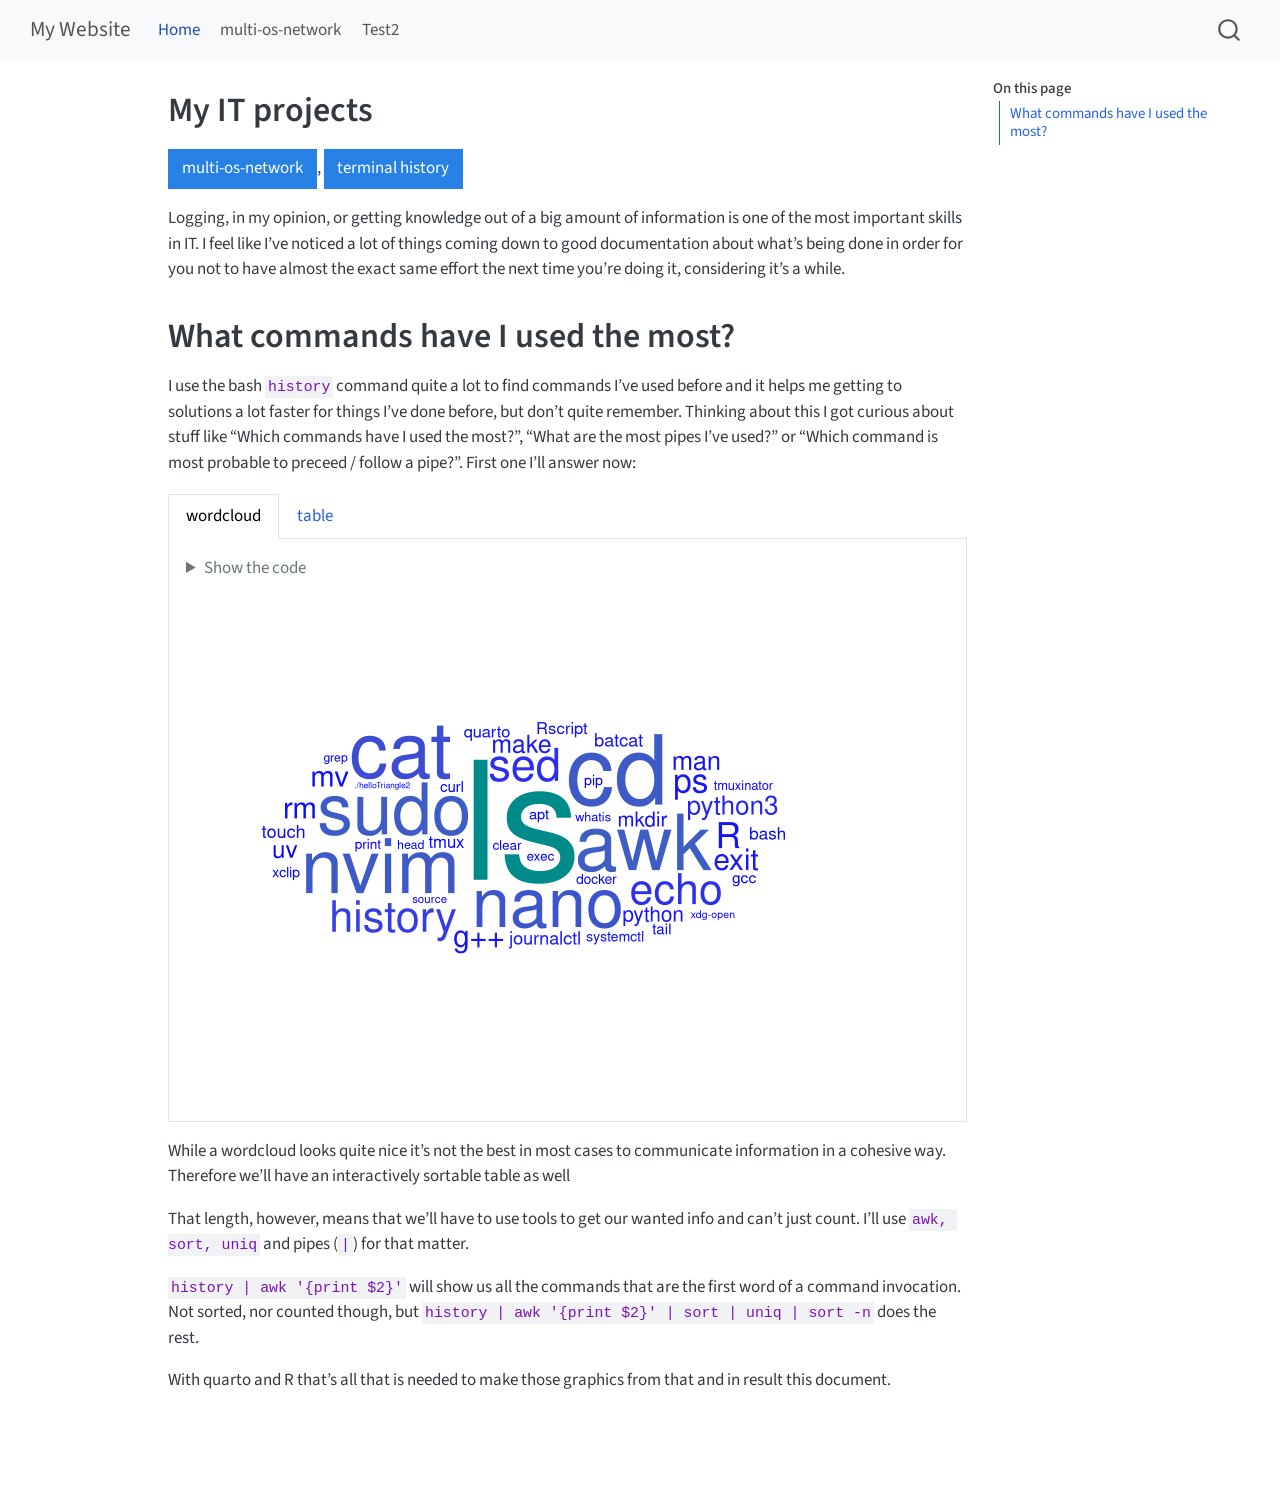
==== docs/index.html @ 5b1069eb "Huge changes of all layout. Having multiple sites now and buttons and those lead to the 2nd and 3rd " ====
<!DOCTYPE html>
<html xmlns="http://www.w3.org/1999/xhtml" lang="en" xml:lang="en"><head>

<meta charset="utf-8">
<meta name="generator" content="quarto-1.9.38">

<meta name="viewport" content="width=device-width, initial-scale=1.0, user-scalable=yes">


<title>My IT projects – My Website</title>
<style>
/* Default styles provided by pandoc.
** See https://pandoc.org/MANUAL.html#variables-for-html for config info.
*/
code{white-space: pre-wrap;}
span.smallcaps{font-variant: small-caps;}
div.columns{display: flex; gap: min(4vw, 1.5em);}
div.column{flex: auto; overflow-x: auto;}
div.hanging-indent{margin-left: 1.5em; text-indent: -1.5em;}
ul.task-list{list-style: none;}
ul.task-list li input[type="checkbox"] {
  width: 0.8em;
  margin: 0 0.8em 0.2em -1em; /* quarto-specific, see https://github.com/quarto-dev/quarto-cli/issues/4556 */ 
  vertical-align: middle;
}
/* CSS for syntax highlighting */
html { -webkit-text-size-adjust: 100%; }
pre > code.sourceCode { white-space: pre; position: relative; }
pre > code.sourceCode > span { display: inline-block; line-height: 1.25; }
pre > code.sourceCode > span:empty { height: 1.2em; }
.sourceCode { overflow: visible; }
code.sourceCode > span { color: inherit; text-decoration: inherit; }
div.sourceCode { margin: 1em 0; }
pre.sourceCode { margin: 0; }
@media screen {
div.sourceCode { overflow: auto; }
}
@media print {
pre > code.sourceCode { white-space: pre-wrap; }
pre > code.sourceCode > span { text-indent: -5em; padding-left: 5em; }
}
pre.numberSource code
  { counter-reset: source-line 0; }
pre.numberSource code > span
  { position: relative; left: -4em; counter-increment: source-line; }
pre.numberSource code > span > a:first-child::before
  { content: counter(source-line);
    position: relative; left: -1em; text-align: right; vertical-align: baseline;
    border: none; display: inline-block;
    -webkit-touch-callout: none; -webkit-user-select: none;
    -khtml-user-select: none; -moz-user-select: none;
    -ms-user-select: none; user-select: none;
    padding: 0 4px; width: 4em;
  }
pre.numberSource { margin-left: 3em;  padding-left: 4px; }
div.sourceCode
  {   }
@media screen {
pre > code.sourceCode > span > a:first-child::before { text-decoration: underline; }
}
</style>


<script src="site_libs/quarto-nav/quarto-nav.js"></script>
<script src="site_libs/quarto-nav/headroom.min.js"></script>
<script src="site_libs/clipboard/clipboard.min.js"></script>
<script src="site_libs/quarto-search/autocomplete.umd.js"></script>
<script src="site_libs/quarto-search/fuse.min.js"></script>
<script src="site_libs/quarto-search/quarto-search.js"></script>
<meta name="quarto:offset" content="./">
<script src="site_libs/quarto-html/quarto.js" type="module"></script>
<script src="site_libs/quarto-html/tabsets/tabsets.js" type="module"></script>
<script src="site_libs/quarto-html/popper.min.js"></script>
<script src="site_libs/quarto-html/tippy.umd.min.js"></script>
<script src="site_libs/quarto-html/anchor.min.js"></script>
<link href="site_libs/quarto-html/tippy.css" rel="stylesheet">
<link href="site_libs/quarto-html/quarto-syntax-highlighting-15634bcf2e68342d4ad2dfa704d543f6.css" rel="stylesheet" id="quarto-text-highlighting-styles">
<script src="site_libs/bootstrap/bootstrap.min.js"></script>
<link href="site_libs/bootstrap/bootstrap-icons.css" rel="stylesheet">
<link href="site_libs/bootstrap/bootstrap-1c041366ae9c4bbf729be1e6939b9ce4.min.css" rel="stylesheet" append-hash="true" id="quarto-bootstrap" data-mode="light">
<script id="quarto-search-options" type="application/json">{
  "location": "navbar",
  "copy-button": false,
  "collapse-after": 3,
  "panel-placement": "end",
  "type": "overlay",
  "limit": 50,
  "keyboard-shortcut": [
    "f",
    "/",
    "s"
  ],
  "show-item-context": false,
  "language": {
    "search-no-results-text": "No results",
    "search-matching-documents-text": "matching documents",
    "search-copy-link-title": "Copy link to search",
    "search-hide-matches-text": "Hide additional matches",
    "search-more-match-text": "more match in this document",
    "search-more-matches-text": "more matches in this document",
    "search-clear-button-title": "Clear",
    "search-text-placeholder": "",
    "search-detached-cancel-button-title": "Cancel",
    "search-submit-button-title": "Submit",
    "search-label": "Search"
  }
}</script>
<link href="site_libs/htmltools-fill-0.5.9/fill.css" rel="stylesheet">
<script src="site_libs/htmlwidgets-1.6.4/htmlwidgets.js"></script>
<link href="site_libs/datatables-css-0.0.0/datatables-crosstalk.css" rel="stylesheet">
<script src="site_libs/datatables-binding-0.34.0/datatables.js"></script>
<script src="site_libs/jquery-3.6.0/jquery-3.6.0.min.js"></script>
<link href="site_libs/dt-core-1.13.6/css/jquery.dataTables.min.css" rel="stylesheet">
<link href="site_libs/dt-core-1.13.6/css/jquery.dataTables.extra.css" rel="stylesheet">
<script src="site_libs/dt-core-1.13.6/js/jquery.dataTables.min.js"></script>
<link href="site_libs/crosstalk-1.2.1/css/crosstalk.min.css" rel="stylesheet">
<script src="site_libs/crosstalk-1.2.1/js/crosstalk.min.js"></script>


</head>

<body class="nav-fixed quarto-light">

<div id="quarto-search-results"></div>
  <header id="quarto-header" class="headroom fixed-top">
    <nav class="navbar navbar-expand-lg " data-bs-theme="dark">
      <div class="navbar-container container-fluid">
      <div class="navbar-brand-container mx-auto">
    <a class="navbar-brand" href="./index.html">
    <span class="navbar-title">My Website</span>
    </a>
  </div>
            <div id="quarto-search" class="" title="Search"></div>
          <button class="navbar-toggler" type="button" data-bs-toggle="collapse" data-bs-target="#navbarCollapse" aria-controls="navbarCollapse" role="menu" aria-expanded="false" aria-label="Toggle navigation" onclick="if (window.quartoToggleHeadroom) { window.quartoToggleHeadroom(); }">
  <span class="navbar-toggler-icon"></span>
</button>
          <div class="collapse navbar-collapse" id="navbarCollapse">
            <ul class="navbar-nav navbar-nav-scroll me-auto">
  <li class="nav-item">
    <a class="nav-link active" href="./index.html" aria-current="page"> 
<span class="menu-text">Home</span></a>
  </li>  
  <li class="nav-item">
    <a class="nav-link" href="./multi-os-network.html"> 
<span class="menu-text">multi-os-network</span></a>
  </li>  
  <li class="nav-item">
    <a class="nav-link" href="./test2.html"> 
<span class="menu-text">Test2</span></a>
  </li>  
</ul>
          </div> <!-- /navcollapse -->
            <div class="quarto-navbar-tools">
</div>
      </div> <!-- /container-fluid -->
    </nav>
</header>
<!-- content -->
<div id="quarto-content" class="quarto-container page-columns page-rows-contents page-layout-article page-navbar">
<!-- sidebar -->
<!-- margin-sidebar -->
    <div id="quarto-margin-sidebar" class="sidebar margin-sidebar">
        <nav id="TOC" role="doc-toc" class="toc-active">
    <h2 id="toc-title">On this page</h2>
   
  <ul>
  <li><a href="#what-commands-have-i-used-the-most" id="toc-what-commands-have-i-used-the-most" class="nav-link active" data-scroll-target="#what-commands-have-i-used-the-most">What commands have I used the most?</a></li>
  </ul>
</nav>
    </div>
<!-- main -->
<main class="content" id="quarto-document-content">

<header id="title-block-header" class="quarto-title-block default">
<div class="quarto-title">
<h1 class="title">My IT projects</h1>
</div>



<div class="quarto-title-meta">

    
  
    
  </div>
  


</header>


<p><a href="./multi-os-network.html" class="btn btn-primary">multi-os-network</a>, <a href="./test2.html" class="btn btn-primary">terminal history</a></p>
<p>Logging, in my opinion, or getting knowledge out of a big amount of information is one of the most important skills in IT. I feel like I’ve noticed a lot of things coming down to good documentation about what’s being done in order for you not to have almost the exact same effort the next time you’re doing it, considering it’s a while.</p>
<section id="what-commands-have-i-used-the-most" class="level1">
<h1>What commands have I used the most?</h1>
<p>I use the bash <code>history</code> command quite a lot to find commands I’ve used before and it helps me getting to solutions a lot faster for things I’ve done before, but don’t quite remember. Thinking about this I got curious about stuff like “Which commands have I used the most?”, “What are the most pipes I’ve used?” or “Which command is most probable to preceed / follow a pipe?”. First one I’ll answer now:</p>
<div class="tabset-margin-container"></div><div class="panel-tabset">
<ul class="nav nav-tabs" role="tablist"><li class="nav-item" role="presentation"><a class="nav-link active" id="tabset-1-1-tab" data-bs-toggle="tab" data-bs-target="#tabset-1-1" role="tab" aria-controls="tabset-1-1" aria-selected="true" href="">wordcloud</a></li><li class="nav-item" role="presentation"><a class="nav-link" id="tabset-1-2-tab" data-bs-toggle="tab" data-bs-target="#tabset-1-2" role="tab" aria-controls="tabset-1-2" aria-selected="false" href="">table</a></li></ul>
<div class="tab-content">
<div id="tabset-1-1" class="tab-pane active" role="tabpanel" aria-labelledby="tabset-1-1-tab">
<div class="cell">
<details class="code-fold">
<summary>Show the code</summary>
<div class="code-copy-outer-scaffold"><div class="sourceCode cell-code" id="cb1"><pre class="sourceCode r code-with-copy"><code class="sourceCode r"><span id="cb1-1"><a href="#cb1-1" aria-hidden="true" tabindex="-1"></a><span class="fu">set.seed</span>(<span class="dv">42</span>)</span>
<span id="cb1-2"><a href="#cb1-2" aria-hidden="true" tabindex="-1"></a>filtered_hist <span class="ot">&lt;-</span> <span class="fu">filter</span>(sorted_hist, freq<span class="sc">&gt;</span><span class="dv">20</span>)</span>
<span id="cb1-3"><a href="#cb1-3" aria-hidden="true" tabindex="-1"></a><span class="fu">ggplot</span>(filtered_hist, <span class="fu">aes</span>(<span class="at">label =</span> command, <span class="at">size =</span> freq, <span class="at">color =</span> freq)) <span class="sc">+</span></span>
<span id="cb1-4"><a href="#cb1-4" aria-hidden="true" tabindex="-1"></a>  <span class="fu">geom_text_wordcloud_area</span>() <span class="sc">+</span></span>
<span id="cb1-5"><a href="#cb1-5" aria-hidden="true" tabindex="-1"></a>  <span class="fu">scale_size_area</span>(<span class="at">max_size=</span><span class="dv">50</span>) <span class="sc">+</span></span>
<span id="cb1-6"><a href="#cb1-6" aria-hidden="true" tabindex="-1"></a>  <span class="fu">theme_minimal</span>() <span class="sc">+</span></span>
<span id="cb1-7"><a href="#cb1-7" aria-hidden="true" tabindex="-1"></a>  <span class="fu">scale_color_gradient</span>(<span class="at">low =</span> <span class="st">"blue"</span>, <span class="at">high =</span> <span class="st">"darkcyan"</span>)</span></code></pre></div><button title="Copy to Clipboard" class="code-copy-button"><i class="bi"></i></button></div>
</details>
<div class="cell-output-display">
<div>
<figure class="figure">
<p><img src="index_files/figure-html/ggwordcloud-1.png" class="img-fluid figure-img" width="672"></p>
</figure>
</div>
</div>
</div>
</div>
<div id="tabset-1-2" class="tab-pane" role="tabpanel" aria-labelledby="tabset-1-2-tab">
<div class="cell">
<details class="code-fold">
<summary>Show the code</summary>
<div class="code-copy-outer-scaffold"><div class="sourceCode cell-code" id="cb2"><pre class="sourceCode r code-with-copy"><code class="sourceCode r"><span id="cb2-1"><a href="#cb2-1" aria-hidden="true" tabindex="-1"></a>table <span class="ot">&lt;-</span> <span class="fu">datatable</span>(tf_hist, <span class="at">options =</span> <span class="fu">list</span>(<span class="at">order =</span> <span class="fu">list</span>(<span class="dv">2</span>, <span class="st">'desc'</span>)))</span>
<span id="cb2-2"><a href="#cb2-2" aria-hidden="true" tabindex="-1"></a>table</span></code></pre></div><button title="Copy to Clipboard" class="code-copy-button"><i class="bi"></i></button></div>
</details>
<div class="cell-output-display">
<div class="datatables html-widget html-fill-item" id="htmlwidget-8db7ddc9c1b4e9df4237" style="width:100%;height:auto;"></div>
<script type="application/json" data-for="htmlwidget-8db7ddc9c1b4e9df4237">{"x":{"filter":"none","vertical":false,"data":[["1","2","3","4","5","6","7","8","9","10","11","12","13","14","15","16","17","18","19","20","21","22","23","24","25","26","27","28","29","30","31","32","33","34","35","36","37","38","39","40","41","42","43","44","45","46","47","48","49","50","51","52","53","54","55","56","57","58","59","60","61","62","63","64","65","66","67","68","69","70","71","72","73","74","75","76","77","78","79","80","81","82","83","84","85","86","87","88","89","90","91","92","93","94","95","96","97","98","99","100","101","102","103","104","105","106","107","108","109","110","111","112","113","114","115","116","117","118","119","120","121","122","123","124","125","126","127","128","129","130","131","132","133","134","135","136","137","138","139","140","141","142","143","144","145","146","147","148","149","150","151","152","153","154","155","156","157","158","159","160","161","162","163","164","165","166","167","168","169","170","171","172","173","174","175","176","177","178","179","180","181","182","183","184","185","186","187","188","189","190","191","192","193","194","195","196","197","198","199","200","201","202","203","204","205","206","207","208","209","210","211","212","213","214","215","216","217","218","219","220","221","222","223","224","225","226","227","228","229","230","231","232","233","234","235","236","237","238","239","240","241","242","243","244","245","246","247","248","249","250","251","252","253","254","255","256","257","258","259","260","261","262","263","264","265","266","267","268","269","270","271","272","273","274","275","276","277","278","279","280","281","282","283","284","285","286","287","288","289","290","291","292","293","294","295","296","297","298","299","300","301","302","303","304","305","306","307","308","309","310","311","312","313","314","315","316","317","318","319","320","321","322","323","324"],[null,"[","'",");",");'","+++","/","[","}","}'","$","$A","$aaa=\"aaa\"","$(awk","$B=\"LDE\"","$B=LDE","$(cat","$(echo","$EDITOR","$envvar","$((exp(3))","$((exp(3)))","$PATH","$(sed","$(seq","$(xclip","$XDG_SESSION_*","0x6a666b742f666c61670","{1..5}","192.168.5.192","2*$(seq","2*(seq","3424","3s/.*/AAGEGEGA/}'","5","a","A=$(awk","A=2","aa","aaaa=$(pwd)","aaa=\"aaa\"","aaaaaa","aaaaasudo","aaa=\"bbb\"","aa-audit","aaecho","aa-enabled","aa-features-abi","aa-status","aasudo","./activate","activate","aegeageag","alias","ALTER","./a.out","./app","apropos","aprops","apt","A=\"sudo","(awk","awk","awk_test.txt","B=","base64","bash","bat","batcat","./blah","B=\".*LDE.*\"","B=\"LDE\"","B=LDE","brand","bspwm","build-simple-cdd","bundle","c8d5d93a69ccbde1a3e3b50ae3f56f55a6a047cf0cb37199edcc13951b1645b5","cat","cc","ccc=\"ddd\"","cd","cdls","chmod","chown","class_test.py","clear","clr","cmake","code","./name_line_arg.awk","compgen","./copiedWindow","freq-19","cp","CREATE","curl","-d","d","date","deactivate","declare","/dev/fd/3","diff","docker","docker-compose","domainname","-e","echo","./echo_stuff","echo_stuff","./echo_stuff.sh","echo_stuff.sh","echotestvar","ed","edit","env","EOF","exec","./exec-test.sh","exi","exit","exp","((exp(3))","exp(3)","((exp(3))9","export","fg","firejail","fish","flask","flask_alchemy.py","flflask","for","FracPy.fraction(2","fraction(2","g++","gbls","gcc","geageg","gege","general-info.sh","./getshader.py","getsockopt","getwd()","git","glgears","glxdemo","glxgears","glxheads","glxinfo","grep","guard","gzip","head","./helloTriangle","./helloTriangle2","./helloWindow","history","historz","hostname","hostnamectl","htop","id","import","ip","ipa","ipython","jobs","join","journalctl","l","la","ld","less","library(ti)","light-locker","link","lq","ls","LS","lw","lxc-list","lxc-ls","lxc-start","make","man","mkdir","mkfifo","mknod","model","more","./moretest","mux","mv","nano","nao","nc","neovim","netstat","netstat-nat","npm","nslookup","nu","nudoku","nushell","nvim","od","./opengl-test","-p","p","passwd","paste","PATH=${PATH}\":/home/someone/testscripts\"","pc","pcd","pcps","pdflatex","perl","pes","ping","pip","pkg-config","./plover-4.0.3-x86_64.AppImage","print","printenv","print(sys.version(","print(sys.version)","proc_devices","ps","~pwd","pwd","pytho","python","Python","python3",":q!","q","qq","qqqq","qqqqqqqcat","qqsudo","qsudo","quarto","quarto_info.txt","r","R","read","read_sed.txt","restapi_test.py","rm","rnano","rover","Rscript","s","s/1/RR/g","s/87/QQQQQQ/g'","s/87/QQQQQQ/g}'","saeage","scp","screendump","script","sed","sed-E","sed-scripts/","selinux","seq","set","sh","sleep","some_var=$(awk","some_var=awk","source","ss","ssh","strace","stuff","su","sudo","sudp","systemctl","systemd","tail","tar","./test","test","timedatectl","tmux","tmuxinator","top","touch","tr","tty","ub","ufw","uname","unminimize","unzip","use_module.R","user.dat","utime","uv","-v","variable1=$(ls","vf","vi","vim","&lt;(wc","wc","wget","what","whatis","which","who","whoami","wmctrl","wwwwcat","xclip","xconsole","xdg-open","xfwm4","xfwm4-settings","xonsh","year"],[2,1,20,1,3,1,2,1,10,2,2,1,1,3,1,1,6,8,4,1,1,1,1,2,1,3,1,1,1,1,1,1,1,2,1,6,1,1,1,1,1,3,1,1,1,1,1,1,3,1,1,1,1,4,1,5,3,15,1,22,1,2,736,1,1,2,45,8,64,1,1,1,1,4,3,7,9,1,531,1,1,688,1,16,1,1,25,1,13,3,8,2,6,2,4,1,21,3,1,3,13,6,1,12,38,2,2,9,253,1,2,2,1,1,17,2,10,5,24,7,1,88,1,1,1,1,16,1,10,1,8,1,1,16,null,null,77,1,26,1,1,1,1,1,1,1,1,1,2,1,3,22,6,5,23,3,31,9,357,1,3,1,1,3,1,16,1,1,5,4,85,3,1,1,6,1,1,2,1,1402,1,3,1,2,1,99,75,67,1,2,4,2,3,1,63,631,1,1,2,7,1,1,2,6,1,3,693,1,9,3,4,2,1,1,1,1,1,6,1,1,9,21,1,1,24,7,1,1,1,85,1,14,1,85,6,160,1,2,1,1,2,1,1,51,1,2,68,18,1,1,56,4,13,59,7,6,1,1,1,1,2,17,235,1,1,1,6,12,2,15,3,1,24,5,1,20,2,1,719,2,54,2,21,2,3,4,1,36,47,2,49,5,2,1,1,4,1,2,1,1,2,33,3,1,1,1,6,1,14,1,1,31,3,4,3,5,1,27,2,30,3,1,5,4]],"container":"<table class=\"display\">\n  <thead>\n    <tr>\n      <th> <\/th>\n      <th>command<\/th>\n      <th>freq<\/th>\n    <\/tr>\n  <\/thead>\n<\/table>","options":{"order":[2,"desc"],"columnDefs":[{"className":"dt-right","targets":2},{"orderable":false,"targets":0},{"name":" ","targets":0},{"name":"command","targets":1},{"name":"freq","targets":2}],"autoWidth":false,"orderClasses":false}},"evals":[],"jsHooks":[]}</script>
</div>
</div>
</div>
</div>
</div>
<p>While a wordcloud looks quite nice it’s not the best in most cases to communicate information in a cohesive way. Therefore we’ll have an interactively sortable table as well</p>
<p>That length, however, means that we’ll have to use tools to get our wanted info and can’t just count. I’ll use <code>awk, sort, uniq</code> and pipes (<code>|</code>) for that matter.</p>
<p><code>history | awk '{print $2}'</code> will show us all the commands that are the first word of a command invocation. Not sorted, nor counted though, but <code>history | awk '{print $2}' | sort | uniq | sort -n</code> does the rest.</p>
<p>With quarto and R that’s all that is needed to make those graphics from that and in result this document.</p>


</section>

</main> <!-- /main -->
<script id="quarto-html-after-body" type="application/javascript">
  window.document.addEventListener("DOMContentLoaded", function (event) {
    const icon = "";
    const anchorJS = new window.AnchorJS();
    anchorJS.options = {
      placement: 'right',
      icon: icon
    };
    anchorJS.add('.anchored');
    const isCodeAnnotation = (el) => {
      for (const clz of el.classList) {
        if (clz.startsWith('code-annotation-')) {                     
          return true;
        }
      }
      return false;
    }
    const onCopySuccess = function(e) {
      // button target
      const button = e.trigger;
      // don't keep focus
      button.blur();
      // flash "checked"
      button.classList.add('code-copy-button-checked');
      var currentTitle = button.getAttribute("title");
      button.setAttribute("title", "Copied!");
      let tooltip;
      if (window.bootstrap) {
        button.setAttribute("data-bs-toggle", "tooltip");
        button.setAttribute("data-bs-placement", "left");
        button.setAttribute("data-bs-title", "Copied!");
        tooltip = new bootstrap.Tooltip(button, 
          { trigger: "manual", 
            customClass: "code-copy-button-tooltip",
            offset: [0, -8]});
        tooltip.show();    
      }
      setTimeout(function() {
        if (tooltip) {
          tooltip.hide();
          button.removeAttribute("data-bs-title");
          button.removeAttribute("data-bs-toggle");
          button.removeAttribute("data-bs-placement");
        }
        button.setAttribute("title", currentTitle);
        button.classList.remove('code-copy-button-checked');
      }, 1000);
      // clear code selection
      e.clearSelection();
    }
    const getTextToCopy = function(trigger) {
      const outerScaffold = trigger.parentElement.cloneNode(true);
      const codeEl = outerScaffold.querySelector('code');
      for (const childEl of codeEl.children) {
        if (isCodeAnnotation(childEl)) {
          childEl.remove();
        }
      }
      return codeEl.innerText;
    }
    const clipboard = new window.ClipboardJS('.code-copy-button:not([data-in-quarto-modal])', {
      text: getTextToCopy
    });
    clipboard.on('success', onCopySuccess);
    if (window.document.getElementById('quarto-embedded-source-code-modal')) {
      const clipboardModal = new window.ClipboardJS('.code-copy-button[data-in-quarto-modal]', {
        text: getTextToCopy,
        container: window.document.getElementById('quarto-embedded-source-code-modal')
      });
      clipboardModal.on('success', onCopySuccess);
    }
      var localhostRegex = new RegExp(/^(?:http|https):\/\/localhost\:?[0-9]*\//);
      var mailtoRegex = new RegExp(/^mailto:/);
        var filterRegex = new RegExp('/' + window.location.host + '/');
      var isInternal = (href) => {
          return filterRegex.test(href) || localhostRegex.test(href) || mailtoRegex.test(href);
      }
      // Inspect non-navigation links and adorn them if external
     var links = window.document.querySelectorAll('a[href]:not(.nav-link):not(.navbar-brand):not(.toc-action):not(.sidebar-link):not(.sidebar-item-toggle):not(.pagination-link):not(.no-external):not([aria-hidden]):not(.dropdown-item):not(.quarto-navigation-tool):not(.about-link)');
      for (var i=0; i<links.length; i++) {
        const link = links[i];
        if (!isInternal(link.href)) {
          // undo the damage that might have been done by quarto-nav.js in the case of
          // links that we want to consider external
          if (link.dataset.originalHref !== undefined) {
            link.href = link.dataset.originalHref;
          }
        }
      }
    function tippyHover(el, contentFn, onTriggerFn, onUntriggerFn) {
      const config = {
        allowHTML: true,
        maxWidth: 500,
        delay: 100,
        arrow: false,
        appendTo: function(el) {
            return el.parentElement;
        },
        interactive: true,
        interactiveBorder: 10,
        theme: 'quarto',
        placement: 'bottom-start',
      };
      if (contentFn) {
        config.content = contentFn;
      }
      if (onTriggerFn) {
        config.onTrigger = onTriggerFn;
      }
      if (onUntriggerFn) {
        config.onUntrigger = onUntriggerFn;
      }
      window.tippy(el, config); 
    }
    const noterefs = window.document.querySelectorAll('a[role="doc-noteref"]');
    for (var i=0; i<noterefs.length; i++) {
      const ref = noterefs[i];
      tippyHover(ref, function() {
        // use id or data attribute instead here
        let href = ref.getAttribute('data-footnote-href') || ref.getAttribute('href');
        try { href = new URL(href).hash; } catch {}
        const id = href.replace(/^#\/?/, "");
        const note = window.document.getElementById(id);
        if (note) {
          return note.innerHTML;
        } else {
          return "";
        }
      });
    }
    const xrefs = window.document.querySelectorAll('a.quarto-xref');
    const processXRef = (id, note) => {
      // Strip column container classes
      const stripColumnClz = (el) => {
        el.classList.remove("page-full", "page-columns");
        if (el.children) {
          for (const child of el.children) {
            stripColumnClz(child);
          }
        }
      }
      stripColumnClz(note)
      if (id === null || id.startsWith('sec-')) {
        // Special case sections, only their first couple elements
        const container = document.createElement("div");
        if (note.children && note.children.length > 2) {
          container.appendChild(note.children[0].cloneNode(true));
          for (let i = 1; i < note.children.length; i++) {
            const child = note.children[i];
            if (child.tagName === "P" && child.innerText === "") {
              continue;
            } else {
              container.appendChild(child.cloneNode(true));
              break;
            }
          }
          if (window.Quarto?.typesetMath) {
            window.Quarto.typesetMath(container);
          }
          return container.innerHTML
        } else {
          if (window.Quarto?.typesetMath) {
            window.Quarto.typesetMath(note);
          }
          return note.innerHTML;
        }
      } else {
        // Remove any anchor links if they are present
        const anchorLink = note.querySelector('a.anchorjs-link');
        if (anchorLink) {
          anchorLink.remove();
        }
        if (window.Quarto?.typesetMath) {
          window.Quarto.typesetMath(note);
        }
        if (note.classList.contains("callout")) {
          return note.outerHTML;
        } else {
          return note.innerHTML;
        }
      }
    }
    for (var i=0; i<xrefs.length; i++) {
      const xref = xrefs[i];
      tippyHover(xref, undefined, function(instance) {
        instance.disable();
        let url = xref.getAttribute('href');
        let hash = undefined; 
        if (url.startsWith('#')) {
          hash = url;
        } else {
          try { hash = new URL(url).hash; } catch {}
        }
        if (hash) {
          const id = hash.replace(/^#\/?/, "");
          const note = window.document.getElementById(id);
          if (note !== null) {
            try {
              const html = processXRef(id, note.cloneNode(true));
              instance.setContent(html);
            } finally {
              instance.enable();
              instance.show();
            }
          } else {
            // See if we can fetch this
            fetch(url.split('#')[0])
            .then(res => res.text())
            .then(html => {
              const parser = new DOMParser();
              const htmlDoc = parser.parseFromString(html, "text/html");
              const note = htmlDoc.getElementById(id);
              if (note !== null) {
                const html = processXRef(id, note);
                instance.setContent(html);
              } 
            }).finally(() => {
              instance.enable();
              instance.show();
            });
          }
        } else {
          // See if we can fetch a full url (with no hash to target)
          // This is a special case and we should probably do some content thinning / targeting
          fetch(url)
          .then(res => res.text())
          .then(html => {
            const parser = new DOMParser();
            const htmlDoc = parser.parseFromString(html, "text/html");
            const note = htmlDoc.querySelector('main.content');
            if (note !== null) {
              // This should only happen for chapter cross references
              // (since there is no id in the URL)
              // remove the first header
              if (note.children.length > 0 && note.children[0].tagName === "HEADER") {
                note.children[0].remove();
              }
              const html = processXRef(null, note);
              instance.setContent(html);
            } 
          }).finally(() => {
            instance.enable();
            instance.show();
          });
        }
      }, function(instance) {
      });
    }
        let selectedAnnoteEl;
        const selectorForAnnotation = ( cell, annotation) => {
          let cellAttr = 'data-code-cell="' + cell + '"';
          let lineAttr = 'data-code-annotation="' +  annotation + '"';
          const selector = 'span[' + cellAttr + '][' + lineAttr + ']';
          return selector;
        }
        const selectCodeLines = (annoteEl) => {
          const doc = window.document;
          const targetCell = annoteEl.getAttribute("data-target-cell");
          const targetAnnotation = annoteEl.getAttribute("data-target-annotation");
          const annoteSpan = window.document.querySelector(selectorForAnnotation(targetCell, targetAnnotation));
          const lines = annoteSpan.getAttribute("data-code-lines").split(",");
          const lineIds = lines.map((line) => {
            return targetCell + "-" + line;
          })
          let top = null;
          let height = null;
          let parent = null;
          if (lineIds.length > 0) {
              //compute the position of the single el (top and bottom and make a div)
              const el = window.document.getElementById(lineIds[0]);
              top = el.offsetTop;
              height = el.offsetHeight;
              parent = el.parentElement.parentElement;
            if (lineIds.length > 1) {
              const lastEl = window.document.getElementById(lineIds[lineIds.length - 1]);
              const bottom = lastEl.offsetTop + lastEl.offsetHeight;
              height = bottom - top;
            }
            if (top !== null && height !== null && parent !== null) {
              // cook up a div (if necessary) and position it 
              let div = window.document.getElementById("code-annotation-line-highlight");
              if (div === null) {
                div = window.document.createElement("div");
                div.setAttribute("id", "code-annotation-line-highlight");
                div.style.position = 'absolute';
                parent.appendChild(div);
              }
              div.style.top = top - 2 + "px";
              div.style.height = height + 4 + "px";
              div.style.left = 0;
              let gutterDiv = window.document.getElementById("code-annotation-line-highlight-gutter");
              if (gutterDiv === null) {
                gutterDiv = window.document.createElement("div");
                gutterDiv.setAttribute("id", "code-annotation-line-highlight-gutter");
                gutterDiv.style.position = 'absolute';
                const codeCell = window.document.getElementById(targetCell);
                const gutter = codeCell.querySelector('.code-annotation-gutter');
                gutter.appendChild(gutterDiv);
              }
              gutterDiv.style.top = top - 2 + "px";
              gutterDiv.style.height = height + 4 + "px";
            }
            selectedAnnoteEl = annoteEl;
          }
        };
        const unselectCodeLines = () => {
          const elementsIds = ["code-annotation-line-highlight", "code-annotation-line-highlight-gutter"];
          elementsIds.forEach((elId) => {
            const div = window.document.getElementById(elId);
            if (div) {
              div.remove();
            }
          });
          selectedAnnoteEl = undefined;
        };
          // Handle positioning of the toggle
      window.addEventListener(
        "resize",
        throttle(() => {
          elRect = undefined;
          if (selectedAnnoteEl) {
            selectCodeLines(selectedAnnoteEl);
          }
        }, 10)
      );
      function throttle(fn, ms) {
      let throttle = false;
      let timer;
        return (...args) => {
          if(!throttle) { // first call gets through
              fn.apply(this, args);
              throttle = true;
          } else { // all the others get throttled
              if(timer) clearTimeout(timer); // cancel #2
              timer = setTimeout(() => {
                fn.apply(this, args);
                timer = throttle = false;
              }, ms);
          }
        };
      }
        // Attach click handler to the DT
        const annoteDls = window.document.querySelectorAll('dt[data-target-cell]');
        for (const annoteDlNode of annoteDls) {
          annoteDlNode.addEventListener('click', (event) => {
            const clickedEl = event.target;
            if (clickedEl !== selectedAnnoteEl) {
              unselectCodeLines();
              const activeEl = window.document.querySelector('dt[data-target-cell].code-annotation-active');
              if (activeEl) {
                activeEl.classList.remove('code-annotation-active');
              }
              selectCodeLines(clickedEl);
              clickedEl.classList.add('code-annotation-active');
            } else {
              // Unselect the line
              unselectCodeLines();
              clickedEl.classList.remove('code-annotation-active');
            }
          });
        }
    const findCites = (el) => {
      const parentEl = el.parentElement;
      if (parentEl) {
        const cites = parentEl.dataset.cites;
        if (cites) {
          return {
            el,
            cites: cites.split(' ')
          };
        } else {
          return findCites(el.parentElement)
        }
      } else {
        return undefined;
      }
    };
    var bibliorefs = window.document.querySelectorAll('a[role="doc-biblioref"]');
    for (var i=0; i<bibliorefs.length; i++) {
      const ref = bibliorefs[i];
      const citeInfo = findCites(ref);
      if (citeInfo) {
        tippyHover(citeInfo.el, function() {
          var popup = window.document.createElement('div');
          citeInfo.cites.forEach(function(cite) {
            var citeDiv = window.document.createElement('div');
            citeDiv.classList.add('hanging-indent');
            citeDiv.classList.add('csl-entry');
            var biblioDiv = window.document.getElementById('ref-' + cite);
            if (biblioDiv) {
              citeDiv.innerHTML = biblioDiv.innerHTML;
            }
            popup.appendChild(citeDiv);
          });
          return popup.innerHTML;
        });
      }
    }
  });
  </script>
</div> <!-- /content -->




</body></html>
---- docs/site_libs/quarto-html/tippy.css ----
.tippy-box[data-animation=fade][data-state=hidden]{opacity:0}[data-tippy-root]{max-width:calc(100vw - 10px)}.tippy-box{position:relative;background-color:#333;color:#fff;border-radius:4px;font-size:14px;line-height:1.4;white-space:normal;outline:0;transition-property:transform,visibility,opacity}.tippy-box[data-placement^=top]>.tippy-arrow{bottom:0}.tippy-box[data-placement^=top]>.tippy-arrow:before{bottom:-7px;left:0;border-width:8px 8px 0;border-top-color:initial;transform-origin:center top}.tippy-box[data-placement^=bottom]>.tippy-arrow{top:0}.tippy-box[data-placement^=bottom]>.tippy-arrow:before{top:-7px;left:0;border-width:0 8px 8px;border-bottom-color:initial;transform-origin:center bottom}.tippy-box[data-placement^=left]>.tippy-arrow{right:0}.tippy-box[data-placement^=left]>.tippy-arrow:before{border-width:8px 0 8px 8px;border-left-color:initial;right:-7px;transform-origin:center left}.tippy-box[data-placement^=right]>.tippy-arrow{left:0}.tippy-box[data-placement^=right]>.tippy-arrow:before{left:-7px;border-width:8px 8px 8px 0;border-right-color:initial;transform-origin:center right}.tippy-box[data-inertia][data-state=visible]{transition-timing-function:cubic-bezier(.54,1.5,.38,1.11)}.tippy-arrow{width:16px;height:16px;color:#333}.tippy-arrow:before{content:"";position:absolute;border-color:transparent;border-style:solid}.tippy-content{position:relative;padding:5px 9px;z-index:1}
---- docs/site_libs/quarto-html/quarto-syntax-highlighting-15634bcf2e68342d4ad2dfa704d543f6.css ----
/* quarto syntax highlight colors */
:root {
  --quarto-hl-ot-color: #003B4F;
  --quarto-hl-at-color: #657422;
  --quarto-hl-ss-color: #20794D;
  --quarto-hl-an-color: #5E5E5E;
  --quarto-hl-fu-color: #4758AB;
  --quarto-hl-st-color: #20794D;
  --quarto-hl-cf-color: #003B4F;
  --quarto-hl-op-color: #5E5E5E;
  --quarto-hl-er-color: #AD0000;
  --quarto-hl-bn-color: #AD0000;
  --quarto-hl-al-color: #AD0000;
  --quarto-hl-va-color: #111111;
  --quarto-hl-bu-color: inherit;
  --quarto-hl-ex-color: inherit;
  --quarto-hl-pp-color: #AD0000;
  --quarto-hl-in-color: #5E5E5E;
  --quarto-hl-vs-color: #20794D;
  --quarto-hl-wa-color: #5E5E5E;
  --quarto-hl-do-color: #5E5E5E;
  --quarto-hl-im-color: #00769E;
  --quarto-hl-ch-color: #20794D;
  --quarto-hl-dt-color: #AD0000;
  --quarto-hl-fl-color: #AD0000;
  --quarto-hl-co-color: #5E5E5E;
  --quarto-hl-cv-color: #5E5E5E;
  --quarto-hl-cn-color: #8f5902;
  --quarto-hl-sc-color: #5E5E5E;
  --quarto-hl-dv-color: #AD0000;
  --quarto-hl-kw-color: #003B4F;
}

/* other quarto variables */
:root {
  --quarto-font-monospace: SFMono-Regular, Menlo, Monaco, Consolas, "Liberation Mono", "Courier New", monospace;
}

/* syntax highlight based on Pandoc's rules */
pre > code.sourceCode > span {
  color: #003B4F;
}

code.sourceCode > span {
  color: #003B4F;
}

div.sourceCode,
div.sourceCode pre.sourceCode {
  color: #003B4F;
}

/* Normal */
code span {
  color: #003B4F;
}

/* Alert */
code span.al {
  color: #AD0000;
  font-style: inherit;
}

/* Annotation */
code span.an {
  color: #5E5E5E;
  font-style: inherit;
}

/* Attribute */
code span.at {
  color: #657422;
  font-style: inherit;
}

/* BaseN */
code span.bn {
  color: #AD0000;
  font-style: inherit;
}

/* BuiltIn */
code span.bu {
  font-style: inherit;
}

/* ControlFlow */
code span.cf {
  color: #003B4F;
  font-weight: bold;
  font-style: inherit;
}

/* Char */
code span.ch {
  color: #20794D;
  font-style: inherit;
}

/* Constant */
code span.cn {
  color: #8f5902;
  font-style: inherit;
}

/* Comment */
code span.co {
  color: #5E5E5E;
  font-style: inherit;
}

/* CommentVar */
code span.cv {
  color: #5E5E5E;
  font-style: italic;
}

/* Documentation */
code span.do {
  color: #5E5E5E;
  font-style: italic;
}

/* DataType */
code span.dt {
  color: #AD0000;
  font-style: inherit;
}

/* DecVal */
code span.dv {
  color: #AD0000;
  font-style: inherit;
}

/* Error */
code span.er {
  color: #AD0000;
  font-style: inherit;
}

/* Extension */
code span.ex {
  font-style: inherit;
}

/* Float */
code span.fl {
  color: #AD0000;
  font-style: inherit;
}

/* Function */
code span.fu {
  color: #4758AB;
  font-style: inherit;
}

/* Import */
code span.im {
  color: #00769E;
  font-style: inherit;
}

/* Information */
code span.in {
  color: #5E5E5E;
  font-style: inherit;
}

/* Keyword */
code span.kw {
  color: #003B4F;
  font-weight: bold;
  font-style: inherit;
}

/* Operator */
code span.op {
  color: #5E5E5E;
  font-style: inherit;
}

/* Other */
code span.ot {
  color: #003B4F;
  font-style: inherit;
}

/* Preprocessor */
code span.pp {
  color: #AD0000;
  font-style: inherit;
}

/* SpecialChar */
code span.sc {
  color: #5E5E5E;
  font-style: inherit;
}

/* SpecialString */
code span.ss {
  color: #20794D;
  font-style: inherit;
}

/* String */
code span.st {
  color: #20794D;
  font-style: inherit;
}

/* Variable */
code span.va {
  color: #111111;
  font-style: inherit;
}

/* VerbatimString */
code span.vs {
  color: #20794D;
  font-style: inherit;
}

/* Warning */
code span.wa {
  color: #5E5E5E;
  font-style: italic;
}

.prevent-inlining {
  content: "</";
}

/*# sourceMappingURL=f23921c56f73e400b49028c9186a1aa0.css.map */
---- docs/site_libs/htmltools-fill-0.5.9/fill.css ----
@layer htmltools {
  .html-fill-container {
    display: flex;
    flex-direction: column;
    /* Prevent the container from expanding vertically or horizontally beyond its
    parent's constraints. */
    min-height: 0;
    min-width: 0;
  }
  .html-fill-container > .html-fill-item {
    /* Fill items can grow and shrink freely within
    available vertical space in fillable container */
    flex: 1 1 auto;
    min-height: 0;
    min-width: 0;
  }
  .html-fill-container > :not(.html-fill-item) {
    /* Prevent shrinking or growing of non-fill items */
    flex: 0 0 auto;
  }
}
---- docs/site_libs/crosstalk-1.2.1/css/crosstalk.min.css ----
.container-fluid.crosstalk-bscols{margin-left:-30px;margin-right:-30px;white-space:normal}body>.container-fluid.crosstalk-bscols{margin-left:auto;margin-right:auto}.crosstalk-input-checkboxgroup .crosstalk-options-group .crosstalk-options-column{display:inline-block;padding-right:12px;vertical-align:top}@media only screen and (max-width: 480px){.crosstalk-input-checkboxgroup .crosstalk-options-group .crosstalk-options-column{display:block;padding-right:inherit}}.crosstalk-input{margin-bottom:15px}.crosstalk-input .control-label{margin-bottom:0;vertical-align:middle}.crosstalk-input input[type="checkbox"]{margin:4px 0 0;margin-top:1px;line-height:normal}.crosstalk-input .checkbox{position:relative;display:block;margin-top:10px;margin-bottom:10px}.crosstalk-input .checkbox>label{padding-left:20px;margin-bottom:0;font-weight:400;cursor:pointer}.crosstalk-input .checkbox input[type="checkbox"],.crosstalk-input .checkbox-inline input[type="checkbox"]{position:absolute;margin-top:2px;margin-left:-20px}.crosstalk-input .checkbox+.checkbox{margin-top:-5px}.crosstalk-input .checkbox-inline{position:relative;display:inline-block;padding-left:20px;margin-bottom:0;font-weight:400;vertical-align:middle;cursor:pointer}.crosstalk-input .checkbox-inline+.checkbox-inline{margin-top:0;margin-left:10px}
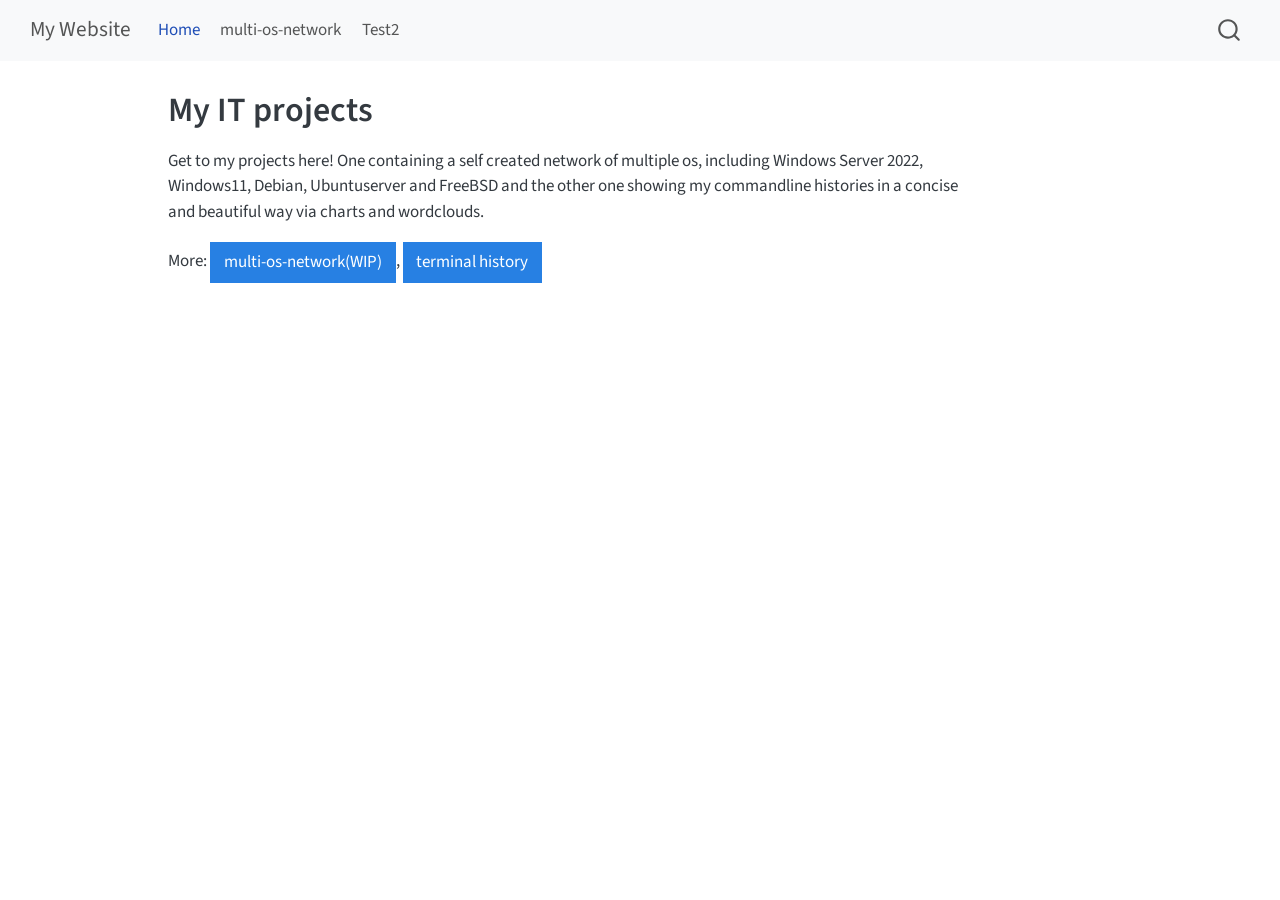
==== commit 97a07f00: "Some issues handled about doubling all the text of index.qmd when moving it to 'test2.qmd'. I had fo" ====
--- a/docs/index.html
+++ b/docs/index.html
@@ -22,41 +22,6 @@
   width: 0.8em;
   margin: 0 0.8em 0.2em -1em; /* quarto-specific, see https://github.com/quarto-dev/quarto-cli/issues/4556 */ 
   vertical-align: middle;
-}
-/* CSS for syntax highlighting */
-html { -webkit-text-size-adjust: 100%; }
-pre > code.sourceCode { white-space: pre; position: relative; }
-pre > code.sourceCode > span { display: inline-block; line-height: 1.25; }
-pre > code.sourceCode > span:empty { height: 1.2em; }
-.sourceCode { overflow: visible; }
-code.sourceCode > span { color: inherit; text-decoration: inherit; }
-div.sourceCode { margin: 1em 0; }
-pre.sourceCode { margin: 0; }
-@media screen {
-div.sourceCode { overflow: auto; }
-}
-@media print {
-pre > code.sourceCode { white-space: pre-wrap; }
-pre > code.sourceCode > span { text-indent: -5em; padding-left: 5em; }
-}
-pre.numberSource code
-  { counter-reset: source-line 0; }
-pre.numberSource code > span
-  { position: relative; left: -4em; counter-increment: source-line; }
-pre.numberSource code > span > a:first-child::before
-  { content: counter(source-line);
-    position: relative; left: -1em; text-align: right; vertical-align: baseline;
-    border: none; display: inline-block;
-    -webkit-touch-callout: none; -webkit-user-select: none;
-    -khtml-user-select: none; -moz-user-select: none;
-    -ms-user-select: none; user-select: none;
-    padding: 0 4px; width: 4em;
-  }
-pre.numberSource { margin-left: 3em;  padding-left: 4px; }
-div.sourceCode
-  {   }
-@media screen {
-pre > code.sourceCode > span > a:first-child::before { text-decoration: underline; }
 }
 </style>
 
@@ -105,16 +70,6 @@
     "search-label": "Search"
   }
 }</script>
-<link href="site_libs/htmltools-fill-0.5.9/fill.css" rel="stylesheet">
-<script src="site_libs/htmlwidgets-1.6.4/htmlwidgets.js"></script>
-<link href="site_libs/datatables-css-0.0.0/datatables-crosstalk.css" rel="stylesheet">
-<script src="site_libs/datatables-binding-0.34.0/datatables.js"></script>
-<script src="site_libs/jquery-3.6.0/jquery-3.6.0.min.js"></script>
-<link href="site_libs/dt-core-1.13.6/css/jquery.dataTables.min.css" rel="stylesheet">
-<link href="site_libs/dt-core-1.13.6/css/jquery.dataTables.extra.css" rel="stylesheet">
-<script src="site_libs/dt-core-1.13.6/js/jquery.dataTables.min.js"></script>
-<link href="site_libs/crosstalk-1.2.1/css/crosstalk.min.css" rel="stylesheet">
-<script src="site_libs/crosstalk-1.2.1/js/crosstalk.min.js"></script>
 
 
 </head>
@@ -159,14 +114,8 @@
 <div id="quarto-content" class="quarto-container page-columns page-rows-contents page-layout-article page-navbar">
 <!-- sidebar -->
 <!-- margin-sidebar -->
-    <div id="quarto-margin-sidebar" class="sidebar margin-sidebar">
-        <nav id="TOC" role="doc-toc" class="toc-active">
-    <h2 id="toc-title">On this page</h2>
-   
-  <ul>
-  <li><a href="#what-commands-have-i-used-the-most" id="toc-what-commands-have-i-used-the-most" class="nav-link active" data-scroll-target="#what-commands-have-i-used-the-most">What commands have I used the most?</a></li>
-  </ul>
-</nav>
+    <div id="quarto-margin-sidebar" class="sidebar margin-sidebar zindex-bottom">
+        
     </div>
 <!-- main -->
 <main class="content" id="quarto-document-content">
@@ -190,57 +139,10 @@
 </header>
 
 
-<p><a href="./multi-os-network.html" class="btn btn-primary">multi-os-network</a>, <a href="./test2.html" class="btn btn-primary">terminal history</a></p>
-<p>Logging, in my opinion, or getting knowledge out of a big amount of information is one of the most important skills in IT. I feel like I’ve noticed a lot of things coming down to good documentation about what’s being done in order for you not to have almost the exact same effort the next time you’re doing it, considering it’s a while.</p>
-<section id="what-commands-have-i-used-the-most" class="level1">
-<h1>What commands have I used the most?</h1>
-<p>I use the bash <code>history</code> command quite a lot to find commands I’ve used before and it helps me getting to solutions a lot faster for things I’ve done before, but don’t quite remember. Thinking about this I got curious about stuff like “Which commands have I used the most?”, “What are the most pipes I’ve used?” or “Which command is most probable to preceed / follow a pipe?”. First one I’ll answer now:</p>
-<div class="tabset-margin-container"></div><div class="panel-tabset">
-<ul class="nav nav-tabs" role="tablist"><li class="nav-item" role="presentation"><a class="nav-link active" id="tabset-1-1-tab" data-bs-toggle="tab" data-bs-target="#tabset-1-1" role="tab" aria-controls="tabset-1-1" aria-selected="true" href="">wordcloud</a></li><li class="nav-item" role="presentation"><a class="nav-link" id="tabset-1-2-tab" data-bs-toggle="tab" data-bs-target="#tabset-1-2" role="tab" aria-controls="tabset-1-2" aria-selected="false" href="">table</a></li></ul>
-<div class="tab-content">
-<div id="tabset-1-1" class="tab-pane active" role="tabpanel" aria-labelledby="tabset-1-1-tab">
-<div class="cell">
-<details class="code-fold">
-<summary>Show the code</summary>
-<div class="code-copy-outer-scaffold"><div class="sourceCode cell-code" id="cb1"><pre class="sourceCode r code-with-copy"><code class="sourceCode r"><span id="cb1-1"><a href="#cb1-1" aria-hidden="true" tabindex="-1"></a><span class="fu">set.seed</span>(<span class="dv">42</span>)</span>
-<span id="cb1-2"><a href="#cb1-2" aria-hidden="true" tabindex="-1"></a>filtered_hist <span class="ot">&lt;-</span> <span class="fu">filter</span>(sorted_hist, freq<span class="sc">&gt;</span><span class="dv">20</span>)</span>
-<span id="cb1-3"><a href="#cb1-3" aria-hidden="true" tabindex="-1"></a><span class="fu">ggplot</span>(filtered_hist, <span class="fu">aes</span>(<span class="at">label =</span> command, <span class="at">size =</span> freq, <span class="at">color =</span> freq)) <span class="sc">+</span></span>
-<span id="cb1-4"><a href="#cb1-4" aria-hidden="true" tabindex="-1"></a>  <span class="fu">geom_text_wordcloud_area</span>() <span class="sc">+</span></span>
-<span id="cb1-5"><a href="#cb1-5" aria-hidden="true" tabindex="-1"></a>  <span class="fu">scale_size_area</span>(<span class="at">max_size=</span><span class="dv">50</span>) <span class="sc">+</span></span>
-<span id="cb1-6"><a href="#cb1-6" aria-hidden="true" tabindex="-1"></a>  <span class="fu">theme_minimal</span>() <span class="sc">+</span></span>
-<span id="cb1-7"><a href="#cb1-7" aria-hidden="true" tabindex="-1"></a>  <span class="fu">scale_color_gradient</span>(<span class="at">low =</span> <span class="st">"blue"</span>, <span class="at">high =</span> <span class="st">"darkcyan"</span>)</span></code></pre></div><button title="Copy to Clipboard" class="code-copy-button"><i class="bi"></i></button></div>
-</details>
-<div class="cell-output-display">
-<div>
-<figure class="figure">
-<p><img src="index_files/figure-html/ggwordcloud-1.png" class="img-fluid figure-img" width="672"></p>
-</figure>
-</div>
-</div>
-</div>
-</div>
-<div id="tabset-1-2" class="tab-pane" role="tabpanel" aria-labelledby="tabset-1-2-tab">
-<div class="cell">
-<details class="code-fold">
-<summary>Show the code</summary>
-<div class="code-copy-outer-scaffold"><div class="sourceCode cell-code" id="cb2"><pre class="sourceCode r code-with-copy"><code class="sourceCode r"><span id="cb2-1"><a href="#cb2-1" aria-hidden="true" tabindex="-1"></a>table <span class="ot">&lt;-</span> <span class="fu">datatable</span>(tf_hist, <span class="at">options =</span> <span class="fu">list</span>(<span class="at">order =</span> <span class="fu">list</span>(<span class="dv">2</span>, <span class="st">'desc'</span>)))</span>
-<span id="cb2-2"><a href="#cb2-2" aria-hidden="true" tabindex="-1"></a>table</span></code></pre></div><button title="Copy to Clipboard" class="code-copy-button"><i class="bi"></i></button></div>
-</details>
-<div class="cell-output-display">
-<div class="datatables html-widget html-fill-item" id="htmlwidget-8db7ddc9c1b4e9df4237" style="width:100%;height:auto;"></div>
-<script type="application/json" data-for="htmlwidget-8db7ddc9c1b4e9df4237">{"x":{"filter":"none","vertical":false,"data":[["1","2","3","4","5","6","7","8","9","10","11","12","13","14","15","16","17","18","19","20","21","22","23","24","25","26","27","28","29","30","31","32","33","34","35","36","37","38","39","40","41","42","43","44","45","46","47","48","49","50","51","52","53","54","55","56","57","58","59","60","61","62","63","64","65","66","67","68","69","70","71","72","73","74","75","76","77","78","79","80","81","82","83","84","85","86","87","88","89","90","91","92","93","94","95","96","97","98","99","100","101","102","103","104","105","106","107","108","109","110","111","112","113","114","115","116","117","118","119","120","121","122","123","124","125","126","127","128","129","130","131","132","133","134","135","136","137","138","139","140","141","142","143","144","145","146","147","148","149","150","151","152","153","154","155","156","157","158","159","160","161","162","163","164","165","166","167","168","169","170","171","172","173","174","175","176","177","178","179","180","181","182","183","184","185","186","187","188","189","190","191","192","193","194","195","196","197","198","199","200","201","202","203","204","205","206","207","208","209","210","211","212","213","214","215","216","217","218","219","220","221","222","223","224","225","226","227","228","229","230","231","232","233","234","235","236","237","238","239","240","241","242","243","244","245","246","247","248","249","250","251","252","253","254","255","256","257","258","259","260","261","262","263","264","265","266","267","268","269","270","271","272","273","274","275","276","277","278","279","280","281","282","283","284","285","286","287","288","289","290","291","292","293","294","295","296","297","298","299","300","301","302","303","304","305","306","307","308","309","310","311","312","313","314","315","316","317","318","319","320","321","322","323","324"],[null,"[","'",");",");'","+++","/","[","}","}'","$","$A","$aaa=\"aaa\"","$(awk","$B=\"LDE\"","$B=LDE","$(cat","$(echo","$EDITOR","$envvar","$((exp(3))","$((exp(3)))","$PATH","$(sed","$(seq","$(xclip","$XDG_SESSION_*","0x6a666b742f666c61670","{1..5}","192.168.5.192","2*$(seq","2*(seq","3424","3s/.*/AAGEGEGA/}'","5","a","A=$(awk","A=2","aa","aaaa=$(pwd)","aaa=\"aaa\"","aaaaaa","aaaaasudo","aaa=\"bbb\"","aa-audit","aaecho","aa-enabled","aa-features-abi","aa-status","aasudo","./activate","activate","aegeageag","alias","ALTER","./a.out","./app","apropos","aprops","apt","A=\"sudo","(awk","awk","awk_test.txt","B=","base64","bash","bat","batcat","./blah","B=\".*LDE.*\"","B=\"LDE\"","B=LDE","brand","bspwm","build-simple-cdd","bundle","c8d5d93a69ccbde1a3e3b50ae3f56f55a6a047cf0cb37199edcc13951b1645b5","cat","cc","ccc=\"ddd\"","cd","cdls","chmod","chown","class_test.py","clear","clr","cmake","code","./name_line_arg.awk","compgen","./copiedWindow","freq-19","cp","CREATE","curl","-d","d","date","deactivate","declare","/dev/fd/3","diff","docker","docker-compose","domainname","-e","echo","./echo_stuff","echo_stuff","./echo_stuff.sh","echo_stuff.sh","echotestvar","ed","edit","env","EOF","exec","./exec-test.sh","exi","exit","exp","((exp(3))","exp(3)","((exp(3))9","export","fg","firejail","fish","flask","flask_alchemy.py","flflask","for","FracPy.fraction(2","fraction(2","g++","gbls","gcc","geageg","gege","general-info.sh","./getshader.py","getsockopt","getwd()","git","glgears","glxdemo","glxgears","glxheads","glxinfo","grep","guard","gzip","head","./helloTriangle","./helloTriangle2","./helloWindow","history","historz","hostname","hostnamectl","htop","id","import","ip","ipa","ipython","jobs","join","journalctl","l","la","ld","less","library(ti)","light-locker","link","lq","ls","LS","lw","lxc-list","lxc-ls","lxc-start","make","man","mkdir","mkfifo","mknod","model","more","./moretest","mux","mv","nano","nao","nc","neovim","netstat","netstat-nat","npm","nslookup","nu","nudoku","nushell","nvim","od","./opengl-test","-p","p","passwd","paste","PATH=${PATH}\":/home/someone/testscripts\"","pc","pcd","pcps","pdflatex","perl","pes","ping","pip","pkg-config","./plover-4.0.3-x86_64.AppImage","print","printenv","print(sys.version(","print(sys.version)","proc_devices","ps","~pwd","pwd","pytho","python","Python","python3",":q!","q","qq","qqqq","qqqqqqqcat","qqsudo","qsudo","quarto","quarto_info.txt","r","R","read","read_sed.txt","restapi_test.py","rm","rnano","rover","Rscript","s","s/1/RR/g","s/87/QQQQQQ/g'","s/87/QQQQQQ/g}'","saeage","scp","screendump","script","sed","sed-E","sed-scripts/","selinux","seq","set","sh","sleep","some_var=$(awk","some_var=awk","source","ss","ssh","strace","stuff","su","sudo","sudp","systemctl","systemd","tail","tar","./test","test","timedatectl","tmux","tmuxinator","top","touch","tr","tty","ub","ufw","uname","unminimize","unzip","use_module.R","user.dat","utime","uv","-v","variable1=$(ls","vf","vi","vim","&lt;(wc","wc","wget","what","whatis","which","who","whoami","wmctrl","wwwwcat","xclip","xconsole","xdg-open","xfwm4","xfwm4-settings","xonsh","year"],[2,1,20,1,3,1,2,1,10,2,2,1,1,3,1,1,6,8,4,1,1,1,1,2,1,3,1,1,1,1,1,1,1,2,1,6,1,1,1,1,1,3,1,1,1,1,1,1,3,1,1,1,1,4,1,5,3,15,1,22,1,2,736,1,1,2,45,8,64,1,1,1,1,4,3,7,9,1,531,1,1,688,1,16,1,1,25,1,13,3,8,2,6,2,4,1,21,3,1,3,13,6,1,12,38,2,2,9,253,1,2,2,1,1,17,2,10,5,24,7,1,88,1,1,1,1,16,1,10,1,8,1,1,16,null,null,77,1,26,1,1,1,1,1,1,1,1,1,2,1,3,22,6,5,23,3,31,9,357,1,3,1,1,3,1,16,1,1,5,4,85,3,1,1,6,1,1,2,1,1402,1,3,1,2,1,99,75,67,1,2,4,2,3,1,63,631,1,1,2,7,1,1,2,6,1,3,693,1,9,3,4,2,1,1,1,1,1,6,1,1,9,21,1,1,24,7,1,1,1,85,1,14,1,85,6,160,1,2,1,1,2,1,1,51,1,2,68,18,1,1,56,4,13,59,7,6,1,1,1,1,2,17,235,1,1,1,6,12,2,15,3,1,24,5,1,20,2,1,719,2,54,2,21,2,3,4,1,36,47,2,49,5,2,1,1,4,1,2,1,1,2,33,3,1,1,1,6,1,14,1,1,31,3,4,3,5,1,27,2,30,3,1,5,4]],"container":"<table class=\"display\">\n  <thead>\n    <tr>\n      <th> <\/th>\n      <th>command<\/th>\n      <th>freq<\/th>\n    <\/tr>\n  <\/thead>\n<\/table>","options":{"order":[2,"desc"],"columnDefs":[{"className":"dt-right","targets":2},{"orderable":false,"targets":0},{"name":" ","targets":0},{"name":"command","targets":1},{"name":"freq","targets":2}],"autoWidth":false,"orderClasses":false}},"evals":[],"jsHooks":[]}</script>
-</div>
-</div>
-</div>
-</div>
-</div>
-<p>While a wordcloud looks quite nice it’s not the best in most cases to communicate information in a cohesive way. Therefore we’ll have an interactively sortable table as well</p>
-<p>That length, however, means that we’ll have to use tools to get our wanted info and can’t just count. I’ll use <code>awk, sort, uniq</code> and pipes (<code>|</code>) for that matter.</p>
-<p><code>history | awk '{print $2}'</code> will show us all the commands that are the first word of a command invocation. Not sorted, nor counted though, but <code>history | awk '{print $2}' | sort | uniq | sort -n</code> does the rest.</p>
-<p>With quarto and R that’s all that is needed to make those graphics from that and in result this document.</p>
-
-
-</section>
+<p>Get to my projects here! One containing a self created network of multiple os, including Windows Server 2022, Windows11, Debian, Ubuntuserver and FreeBSD and the other one showing my commandline histories in a concise and beautiful way via charts and wordclouds.</p>
+<p>More: <a href="./multi-os-network.html" class="btn btn-primary">multi-os-network(WIP)</a>, <a href="./test2.html" class="btn btn-primary">terminal history</a></p>
+
+
 
 </main> <!-- /main -->
 <script id="quarto-html-after-body" type="application/javascript">
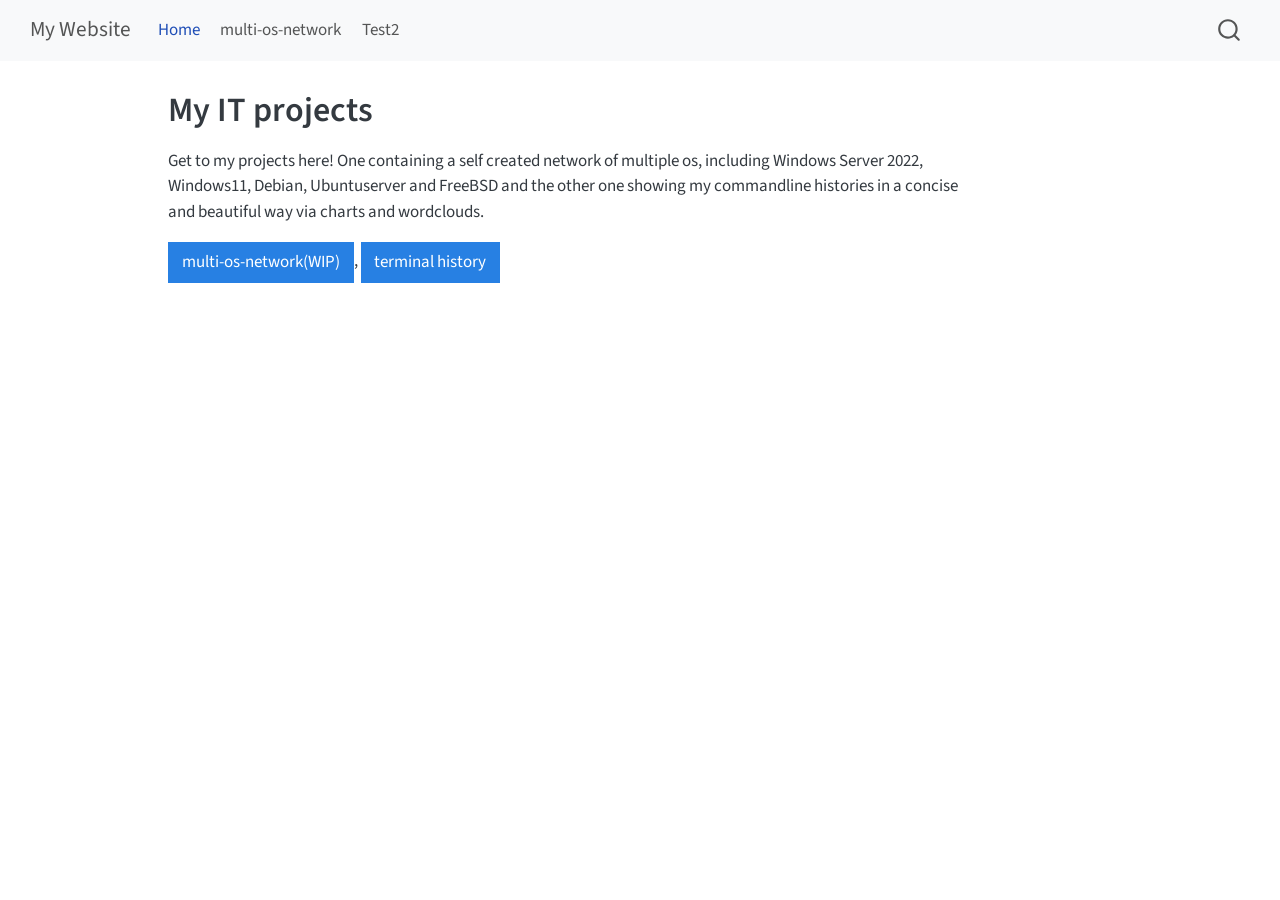
==== commit 067532b4: "'warning', 'code-fold' and 'code-summary' values to _quarto.yml, so that test2 shows stuff that way " ====
--- a/docs/index.html
+++ b/docs/index.html
@@ -140,7 +140,7 @@
 
 
 <p>Get to my projects here! One containing a self created network of multiple os, including Windows Server 2022, Windows11, Debian, Ubuntuserver and FreeBSD and the other one showing my commandline histories in a concise and beautiful way via charts and wordclouds.</p>
-<p>More: <a href="./multi-os-network.html" class="btn btn-primary">multi-os-network(WIP)</a>, <a href="./test2.html" class="btn btn-primary">terminal history</a></p>
+<p><a href="./multi-os-network.html" class="btn btn-primary">multi-os-network(WIP)</a>, <a href="./test2.html" class="btn btn-primary">terminal history</a></p>
 
 
 
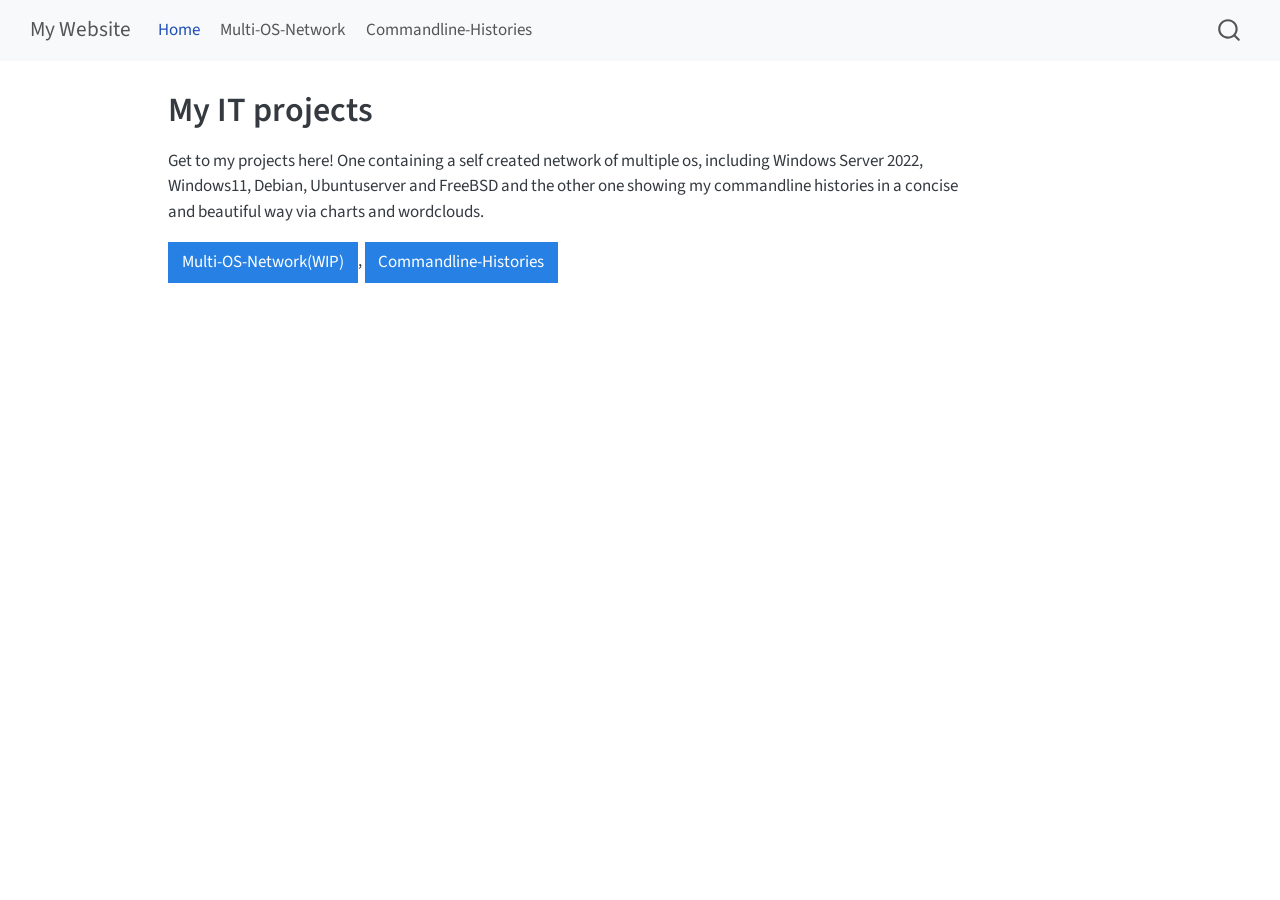
==== commit e63fdc42: "Remove text that is in index.qmd and in commandline_histories.qmd from the latter" ====
--- a/docs/index.html
+++ b/docs/index.html
@@ -97,11 +97,11 @@
   </li>  
   <li class="nav-item">
     <a class="nav-link" href="./multi-os-network.html"> 
-<span class="menu-text">multi-os-network</span></a>
+<span class="menu-text">Multi-OS-Network</span></a>
   </li>  
   <li class="nav-item">
-    <a class="nav-link" href="./test2.html"> 
-<span class="menu-text">Test2</span></a>
+    <a class="nav-link" href="./commandline_histories.html"> 
+<span class="menu-text">Commandline-Histories</span></a>
   </li>  
 </ul>
           </div> <!-- /navcollapse -->
@@ -140,7 +140,7 @@
 
 
 <p>Get to my projects here! One containing a self created network of multiple os, including Windows Server 2022, Windows11, Debian, Ubuntuserver and FreeBSD and the other one showing my commandline histories in a concise and beautiful way via charts and wordclouds.</p>
-<p><a href="./multi-os-network.html" class="btn btn-primary">multi-os-network(WIP)</a>, <a href="./test2.html" class="btn btn-primary">terminal history</a></p>
+<p><a href="./multi-os-network.html" class="btn btn-primary">Multi-OS-Network(WIP)</a>, <a href="./commandline_histories.html" class="btn btn-primary">Commandline-Histories</a></p>
 
 
 
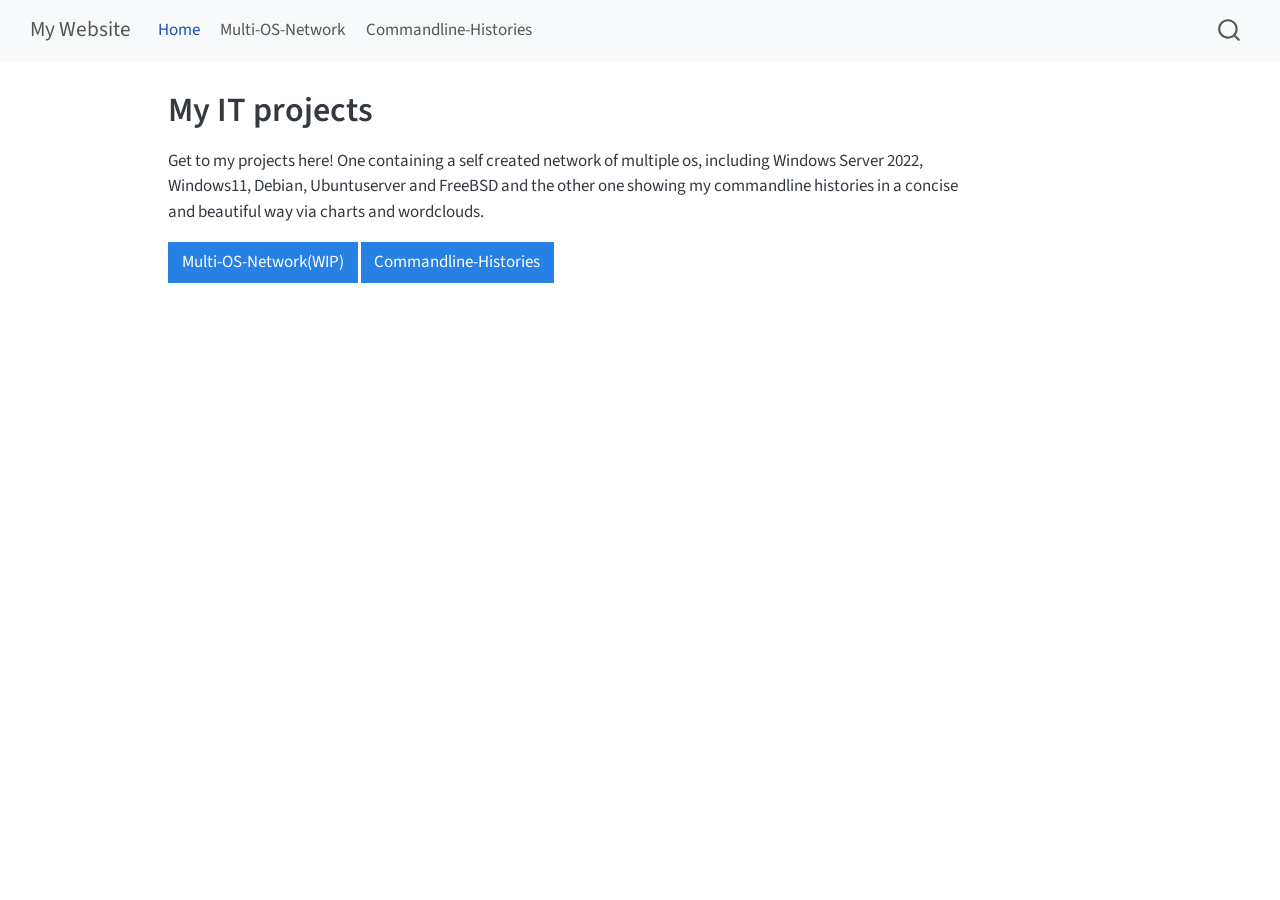
==== commit ad0dfd62: "Change of image description" ====
--- a/docs/index.html
+++ b/docs/index.html
@@ -140,7 +140,7 @@
 
 
 <p>Get to my projects here! One containing a self created network of multiple os, including Windows Server 2022, Windows11, Debian, Ubuntuserver and FreeBSD and the other one showing my commandline histories in a concise and beautiful way via charts and wordclouds.</p>
-<p><a href="./multi-os-network.html" class="btn btn-primary">Multi-OS-Network(WIP)</a>, <a href="./commandline_histories.html" class="btn btn-primary">Commandline-Histories</a></p>
+<p><a href="./multi-os-network.html" class="btn btn-primary">Multi-OS-Network(WIP)</a> <a href="./commandline_histories.html" class="btn btn-primary">Commandline-Histories</a></p>
 
 
 
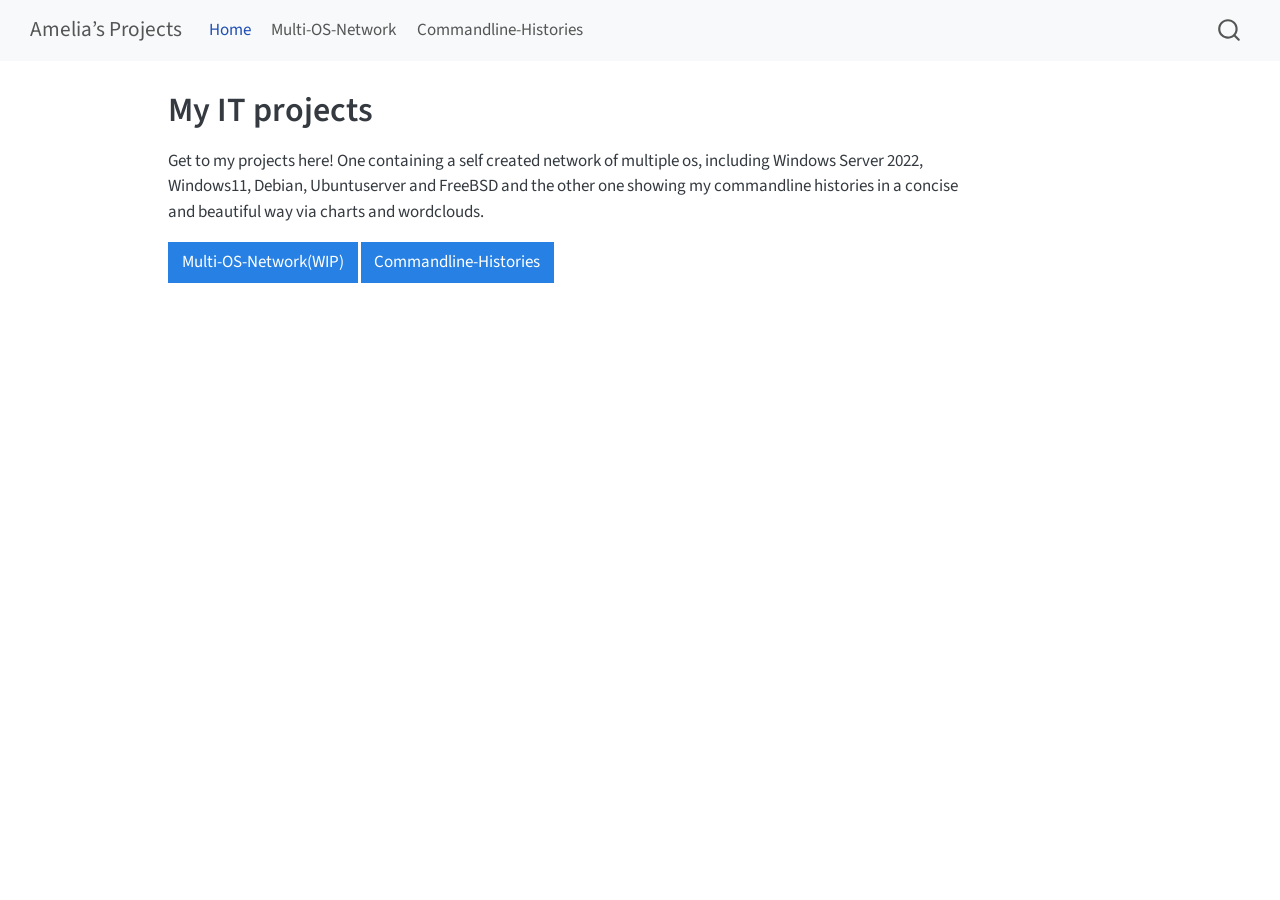
==== commit 8aad66e5: "Changed website name in '_quarto.yml' from <My Website> to <Amelia's Projects>" ====
--- a/docs/index.html
+++ b/docs/index.html
@@ -7,7 +7,7 @@
 <meta name="viewport" content="width=device-width, initial-scale=1.0, user-scalable=yes">
 
 
-<title>My IT projects – My Website</title>
+<title>My IT projects – Amelia’s Projects</title>
 <style>
 /* Default styles provided by pandoc.
 ** See https://pandoc.org/MANUAL.html#variables-for-html for config info.
@@ -82,7 +82,7 @@
       <div class="navbar-container container-fluid">
       <div class="navbar-brand-container mx-auto">
     <a class="navbar-brand" href="./index.html">
-    <span class="navbar-title">My Website</span>
+    <span class="navbar-title">Amelia’s Projects</span>
     </a>
   </div>
             <div id="quarto-search" class="" title="Search"></div>
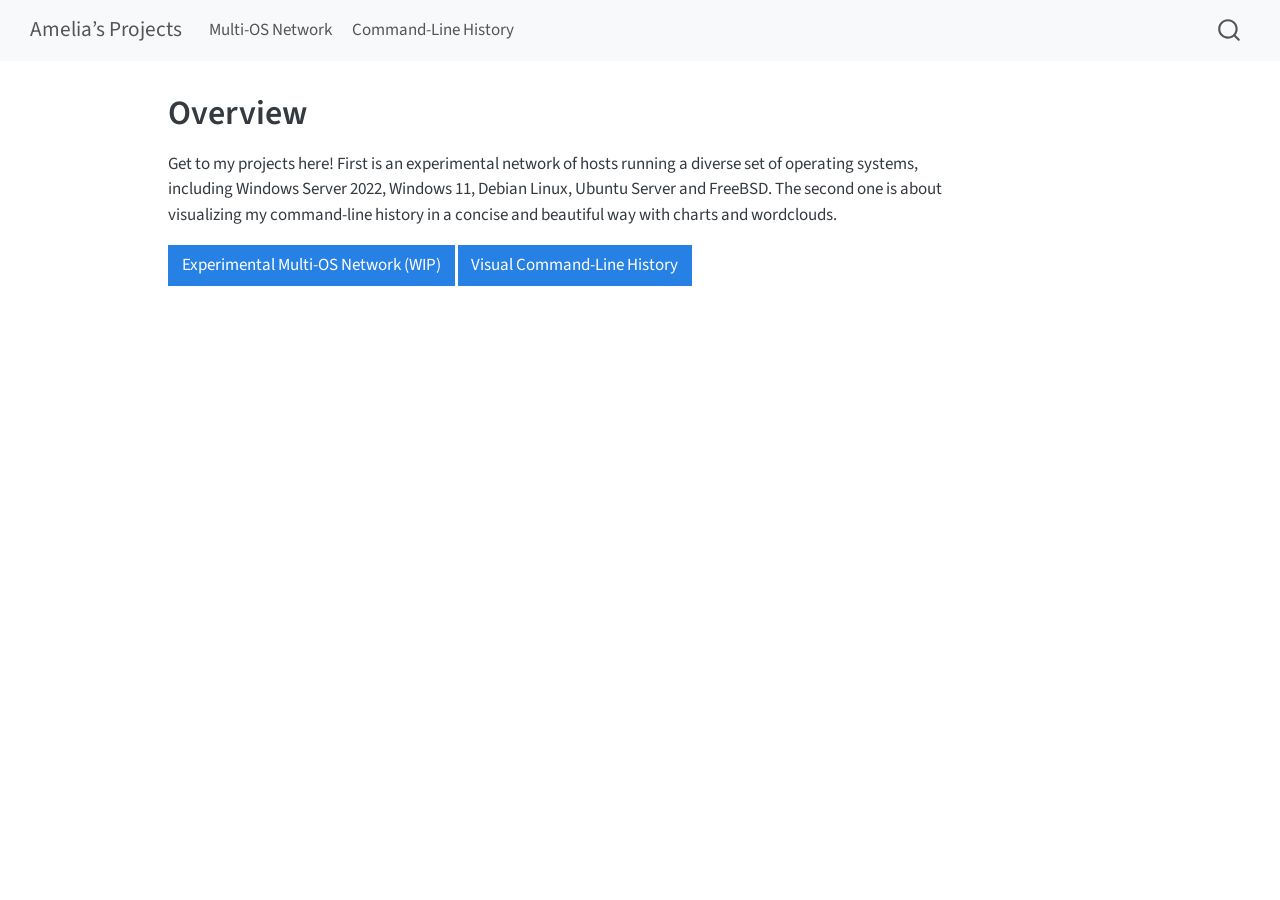
==== commit b87e664b: "Improve wording, remove redundant "Home" page, fix file references" ====
--- a/docs/index.html
+++ b/docs/index.html
@@ -2,20 +2,23 @@
 <html xmlns="http://www.w3.org/1999/xhtml" lang="en" xml:lang="en"><head>
 
 <meta charset="utf-8">
-<meta name="generator" content="quarto-1.9.38">
+<meta name="generator" content="quarto-1.10.18">
 
 <meta name="viewport" content="width=device-width, initial-scale=1.0, user-scalable=yes">
 
 
-<title>My IT projects – Amelia’s Projects</title>
+<title>Overview – Amelia’s Projects</title>
 <style>
 /* Default styles provided by pandoc.
 ** See https://pandoc.org/MANUAL.html#variables-for-html for config info.
 */
-code{white-space: pre-wrap;}
 span.smallcaps{font-variant: small-caps;}
-div.columns{display: flex; gap: min(4vw, 1.5em);}
-div.column{flex: auto; overflow-x: auto;}
+div.columns{display: flex; gap: 1.5em;}
+div.column{flex: auto;}
+@media screen {
+div.columns{gap: min(4vw, 1.5em);}
+div.column{overflow-x: auto;}
+}
 div.hanging-indent{margin-left: 1.5em; text-indent: -1.5em;}
 ul.task-list{list-style: none;}
 ul.task-list li input[type="checkbox"] {
@@ -39,10 +42,10 @@
 <script src="site_libs/quarto-html/tippy.umd.min.js"></script>
 <script src="site_libs/quarto-html/anchor.min.js"></script>
 <link href="site_libs/quarto-html/tippy.css" rel="stylesheet">
-<link href="site_libs/quarto-html/quarto-syntax-highlighting-15634bcf2e68342d4ad2dfa704d543f6.css" rel="stylesheet" id="quarto-text-highlighting-styles">
+<link href="site_libs/quarto-html/quarto-syntax-highlighting-64a204ab8560d761af7679ceaba22944.css" rel="stylesheet" id="quarto-text-highlighting-styles">
 <script src="site_libs/bootstrap/bootstrap.min.js"></script>
 <link href="site_libs/bootstrap/bootstrap-icons.css" rel="stylesheet">
-<link href="site_libs/bootstrap/bootstrap-1c041366ae9c4bbf729be1e6939b9ce4.min.css" rel="stylesheet" append-hash="true" id="quarto-bootstrap" data-mode="light">
+<link href="site_libs/bootstrap/bootstrap-172ba59bd5e0b52282274ba0c0cc16fc.min.css" rel="stylesheet" append-hash="true" id="quarto-bootstrap" data-mode="light">
 <script id="quarto-search-options" type="application/json">{
   "location": "navbar",
   "copy-button": false,
@@ -92,16 +95,12 @@
           <div class="collapse navbar-collapse" id="navbarCollapse">
             <ul class="navbar-nav navbar-nav-scroll me-auto">
   <li class="nav-item">
-    <a class="nav-link active" href="./index.html" aria-current="page"> 
-<span class="menu-text">Home</span></a>
+    <a class="nav-link" href="./multi-os_network.html"> 
+<span class="menu-text">Multi-OS Network</span></a>
   </li>  
   <li class="nav-item">
-    <a class="nav-link" href="./multi-os-network.html"> 
-<span class="menu-text">Multi-OS-Network</span></a>
-  </li>  
-  <li class="nav-item">
-    <a class="nav-link" href="./commandline_histories.html"> 
-<span class="menu-text">Commandline-Histories</span></a>
+    <a class="nav-link" href="./command-line_history.html"> 
+<span class="menu-text">Command-Line History</span></a>
   </li>  
 </ul>
           </div> <!-- /navcollapse -->
@@ -122,7 +121,7 @@
 
 <header id="title-block-header" class="quarto-title-block default">
 <div class="quarto-title">
-<h1 class="title">My IT projects</h1>
+<h1 class="title">Overview</h1>
 </div>
 
 
@@ -139,8 +138,8 @@
 </header>
 
 
-<p>Get to my projects here! One containing a self created network of multiple os, including Windows Server 2022, Windows11, Debian, Ubuntuserver and FreeBSD and the other one showing my commandline histories in a concise and beautiful way via charts and wordclouds.</p>
-<p><a href="./multi-os-network.html" class="btn btn-primary">Multi-OS-Network(WIP)</a> <a href="./commandline_histories.html" class="btn btn-primary">Commandline-Histories</a></p>
+<p>Get to my projects here! First is an experimental network of hosts running a diverse set of operating systems, including Windows Server 2022, Windows 11, Debian Linux, Ubuntu Server and FreeBSD. The second one is about visualizing my command-line history in a concise and beautiful way with charts and wordclouds.</p>
+<p><a href="./multi-os_network.html" class="btn btn-primary">Experimental Multi-OS Network (WIP)</a> <a href="./command-line_history.html" class="btn btn-primary">Visual Command-Line History</a></p>
 
 
 
--- a/docs/site_libs/quarto-html/quarto-syntax-highlighting-64a204ab8560d761af7679ceaba22944.css
+++ b/docs/site_libs/quarto-html/quarto-syntax-highlighting-64a204ab8560d761af7679ceaba22944.css
@@ -0,0 +1,236 @@
+/* quarto syntax highlight colors */
+:root {
+  --quarto-hl-ot-color: #003B4F;
+  --quarto-hl-at-color: #657422;
+  --quarto-hl-ss-color: #20794D;
+  --quarto-hl-an-color: #5E5E5E;
+  --quarto-hl-fu-color: #4758AB;
+  --quarto-hl-st-color: #20794D;
+  --quarto-hl-cf-color: #003B4F;
+  --quarto-hl-op-color: #5E5E5E;
+  --quarto-hl-er-color: #AD0000;
+  --quarto-hl-bn-color: #AD0000;
+  --quarto-hl-al-color: #AD0000;
+  --quarto-hl-va-color: #111111;
+  --quarto-hl-bu-color: inherit;
+  --quarto-hl-ex-color: inherit;
+  --quarto-hl-pp-color: #AD0000;
+  --quarto-hl-in-color: #5E5E5E;
+  --quarto-hl-vs-color: #20794D;
+  --quarto-hl-wa-color: #5E5E5E;
+  --quarto-hl-do-color: #5E5E5E;
+  --quarto-hl-im-color: #00769E;
+  --quarto-hl-ch-color: #20794D;
+  --quarto-hl-dt-color: #AD0000;
+  --quarto-hl-fl-color: #AD0000;
+  --quarto-hl-co-color: #5E5E5E;
+  --quarto-hl-cv-color: #5E5E5E;
+  --quarto-hl-cn-color: #8f5902;
+  --quarto-hl-sc-color: #5E5E5E;
+  --quarto-hl-dv-color: #AD0000;
+  --quarto-hl-kw-color: #003B4F;
+}
+
+/* other quarto variables */
+:root {
+  --quarto-font-monospace: SFMono-Regular, Menlo, Monaco, Consolas, "Liberation Mono", "Courier New", monospace;
+}
+
+/* syntax highlight based on Pandoc's rules */
+pre > code.sourceCode > span {
+  color: #003B4F;
+}
+
+code.sourceCode > span {
+  color: #003B4F;
+}
+
+div.sourceCode,
+div.sourceCode pre.sourceCode {
+  color: #003B4F;
+}
+
+/* Normal */
+code span {
+  color: #003B4F;
+}
+
+/* Alert */
+code span.al {
+  color: #AD0000;
+  font-style: inherit;
+}
+
+/* Annotation */
+code span.an {
+  color: #5E5E5E;
+  font-style: inherit;
+}
+
+/* Attribute */
+code span.at {
+  color: #657422;
+  font-style: inherit;
+}
+
+/* BaseN */
+code span.bn {
+  color: #AD0000;
+  font-style: inherit;
+}
+
+/* BuiltIn */
+code span.bu {
+  font-style: inherit;
+}
+
+/* ControlFlow */
+code span.cf {
+  color: #003B4F;
+  font-weight: bold;
+  font-style: inherit;
+}
+
+/* Char */
+code span.ch {
+  color: #20794D;
+  font-style: inherit;
+}
+
+/* Constant */
+code span.cn {
+  color: #8f5902;
+  font-style: inherit;
+}
+
+/* Comment */
+code span.co {
+  color: #5E5E5E;
+  font-style: inherit;
+}
+
+/* CommentVar */
+code span.cv {
+  color: #5E5E5E;
+  font-style: italic;
+}
+
+/* Documentation */
+code span.do {
+  color: #5E5E5E;
+  font-style: italic;
+}
+
+/* DataType */
+code span.dt {
+  color: #AD0000;
+  font-style: inherit;
+}
+
+/* DecVal */
+code span.dv {
+  color: #AD0000;
+  font-style: inherit;
+}
+
+/* Error */
+code span.er {
+  color: #AD0000;
+  font-style: inherit;
+}
+
+/* Extension */
+code span.ex {
+  font-style: inherit;
+}
+
+/* Float */
+code span.fl {
+  color: #AD0000;
+  font-style: inherit;
+}
+
+/* Function */
+code span.fu {
+  color: #4758AB;
+  font-style: inherit;
+}
+
+/* Import */
+code span.im {
+  color: #00769E;
+  font-style: inherit;
+}
+
+/* Information */
+code span.in {
+  color: #5E5E5E;
+  font-style: inherit;
+}
+
+/* Keyword */
+code span.kw {
+  color: #003B4F;
+  font-weight: bold;
+  font-style: inherit;
+}
+
+/* Operator */
+code span.op {
+  color: #5E5E5E;
+  font-style: inherit;
+}
+
+/* Other */
+code span.ot {
+  color: #003B4F;
+  font-style: inherit;
+}
+
+/* Preprocessor */
+code span.pp {
+  color: #AD0000;
+  font-style: inherit;
+}
+
+/* SpecialChar */
+code span.sc {
+  color: #5E5E5E;
+  font-style: inherit;
+}
+
+/* SpecialString */
+code span.ss {
+  color: #20794D;
+  font-style: inherit;
+}
+
+/* String */
+code span.st {
+  color: #20794D;
+  font-style: inherit;
+}
+
+/* Variable */
+code span.va {
+  color: #111111;
+  font-style: inherit;
+}
+
+/* VerbatimString */
+code span.vs {
+  color: #20794D;
+  font-style: inherit;
+}
+
+/* Warning */
+code span.wa {
+  color: #5E5E5E;
+  font-style: italic;
+}
+
+.prevent-inlining {
+  content: "</";
+}
+
+/*# sourceMappingURL=9d8d5bb603a83b8298b89080a598c93b.css.map */
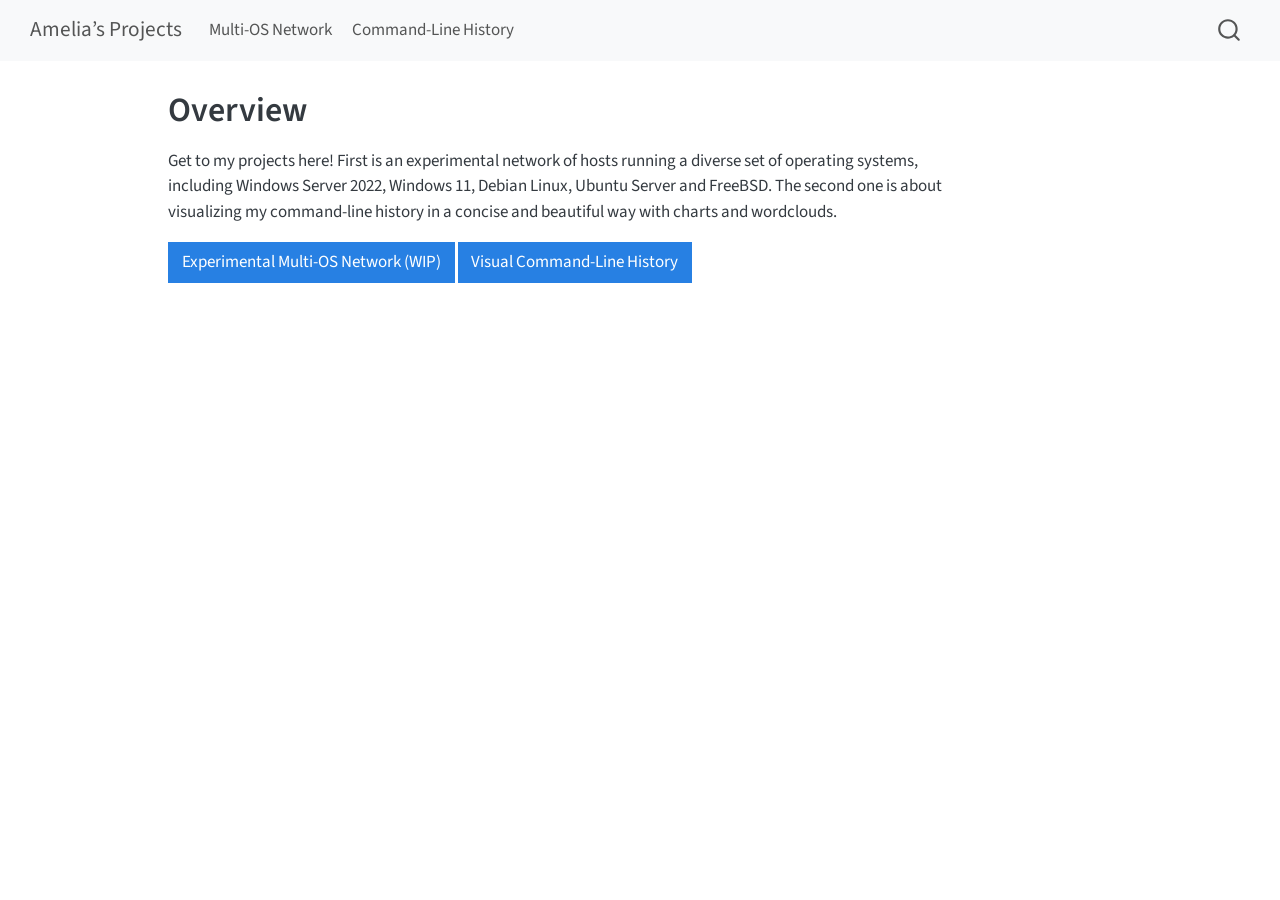
==== commit d8384b29: "re-rename <html/> to <docs/>" ====
--- a/docs/index.html
+++ b/docs/index.html
@@ -2,7 +2,7 @@
 <html xmlns="http://www.w3.org/1999/xhtml" lang="en" xml:lang="en"><head>
 
 <meta charset="utf-8">
-<meta name="generator" content="quarto-1.10.18">
+<meta name="generator" content="quarto-1.9.38">
 
 <meta name="viewport" content="width=device-width, initial-scale=1.0, user-scalable=yes">
 
@@ -12,13 +12,10 @@
 /* Default styles provided by pandoc.
 ** See https://pandoc.org/MANUAL.html#variables-for-html for config info.
 */
+code{white-space: pre-wrap;}
 span.smallcaps{font-variant: small-caps;}
-div.columns{display: flex; gap: 1.5em;}
-div.column{flex: auto;}
-@media screen {
-div.columns{gap: min(4vw, 1.5em);}
-div.column{overflow-x: auto;}
-}
+div.columns{display: flex; gap: min(4vw, 1.5em);}
+div.column{flex: auto; overflow-x: auto;}
 div.hanging-indent{margin-left: 1.5em; text-indent: -1.5em;}
 ul.task-list{list-style: none;}
 ul.task-list li input[type="checkbox"] {
@@ -42,10 +39,10 @@
 <script src="site_libs/quarto-html/tippy.umd.min.js"></script>
 <script src="site_libs/quarto-html/anchor.min.js"></script>
 <link href="site_libs/quarto-html/tippy.css" rel="stylesheet">
-<link href="site_libs/quarto-html/quarto-syntax-highlighting-64a204ab8560d761af7679ceaba22944.css" rel="stylesheet" id="quarto-text-highlighting-styles">
+<link href="site_libs/quarto-html/quarto-syntax-highlighting-15634bcf2e68342d4ad2dfa704d543f6.css" rel="stylesheet" id="quarto-text-highlighting-styles">
 <script src="site_libs/bootstrap/bootstrap.min.js"></script>
 <link href="site_libs/bootstrap/bootstrap-icons.css" rel="stylesheet">
-<link href="site_libs/bootstrap/bootstrap-172ba59bd5e0b52282274ba0c0cc16fc.min.css" rel="stylesheet" append-hash="true" id="quarto-bootstrap" data-mode="light">
+<link href="site_libs/bootstrap/bootstrap-1c041366ae9c4bbf729be1e6939b9ce4.min.css" rel="stylesheet" append-hash="true" id="quarto-bootstrap" data-mode="light">
 <script id="quarto-search-options" type="application/json">{
   "location": "navbar",
   "copy-button": false,
--- a/docs/site_libs/quarto-html/quarto-syntax-highlighting-15634bcf2e68342d4ad2dfa704d543f6.css
+++ b/docs/site_libs/quarto-html/quarto-syntax-highlighting-15634bcf2e68342d4ad2dfa704d543f6.css
@@ -0,0 +1,236 @@
+/* quarto syntax highlight colors */
+:root {
+  --quarto-hl-ot-color: #003B4F;
+  --quarto-hl-at-color: #657422;
+  --quarto-hl-ss-color: #20794D;
+  --quarto-hl-an-color: #5E5E5E;
+  --quarto-hl-fu-color: #4758AB;
+  --quarto-hl-st-color: #20794D;
+  --quarto-hl-cf-color: #003B4F;
+  --quarto-hl-op-color: #5E5E5E;
+  --quarto-hl-er-color: #AD0000;
+  --quarto-hl-bn-color: #AD0000;
+  --quarto-hl-al-color: #AD0000;
+  --quarto-hl-va-color: #111111;
+  --quarto-hl-bu-color: inherit;
+  --quarto-hl-ex-color: inherit;
+  --quarto-hl-pp-color: #AD0000;
+  --quarto-hl-in-color: #5E5E5E;
+  --quarto-hl-vs-color: #20794D;
+  --quarto-hl-wa-color: #5E5E5E;
+  --quarto-hl-do-color: #5E5E5E;
+  --quarto-hl-im-color: #00769E;
+  --quarto-hl-ch-color: #20794D;
+  --quarto-hl-dt-color: #AD0000;
+  --quarto-hl-fl-color: #AD0000;
+  --quarto-hl-co-color: #5E5E5E;
+  --quarto-hl-cv-color: #5E5E5E;
+  --quarto-hl-cn-color: #8f5902;
+  --quarto-hl-sc-color: #5E5E5E;
+  --quarto-hl-dv-color: #AD0000;
+  --quarto-hl-kw-color: #003B4F;
+}
+
+/* other quarto variables */
+:root {
+  --quarto-font-monospace: SFMono-Regular, Menlo, Monaco, Consolas, "Liberation Mono", "Courier New", monospace;
+}
+
+/* syntax highlight based on Pandoc's rules */
+pre > code.sourceCode > span {
+  color: #003B4F;
+}
+
+code.sourceCode > span {
+  color: #003B4F;
+}
+
+div.sourceCode,
+div.sourceCode pre.sourceCode {
+  color: #003B4F;
+}
+
+/* Normal */
+code span {
+  color: #003B4F;
+}
+
+/* Alert */
+code span.al {
+  color: #AD0000;
+  font-style: inherit;
+}
+
+/* Annotation */
+code span.an {
+  color: #5E5E5E;
+  font-style: inherit;
+}
+
+/* Attribute */
+code span.at {
+  color: #657422;
+  font-style: inherit;
+}
+
+/* BaseN */
+code span.bn {
+  color: #AD0000;
+  font-style: inherit;
+}
+
+/* BuiltIn */
+code span.bu {
+  font-style: inherit;
+}
+
+/* ControlFlow */
+code span.cf {
+  color: #003B4F;
+  font-weight: bold;
+  font-style: inherit;
+}
+
+/* Char */
+code span.ch {
+  color: #20794D;
+  font-style: inherit;
+}
+
+/* Constant */
+code span.cn {
+  color: #8f5902;
+  font-style: inherit;
+}
+
+/* Comment */
+code span.co {
+  color: #5E5E5E;
+  font-style: inherit;
+}
+
+/* CommentVar */
+code span.cv {
+  color: #5E5E5E;
+  font-style: italic;
+}
+
+/* Documentation */
+code span.do {
+  color: #5E5E5E;
+  font-style: italic;
+}
+
+/* DataType */
+code span.dt {
+  color: #AD0000;
+  font-style: inherit;
+}
+
+/* DecVal */
+code span.dv {
+  color: #AD0000;
+  font-style: inherit;
+}
+
+/* Error */
+code span.er {
+  color: #AD0000;
+  font-style: inherit;
+}
+
+/* Extension */
+code span.ex {
+  font-style: inherit;
+}
+
+/* Float */
+code span.fl {
+  color: #AD0000;
+  font-style: inherit;
+}
+
+/* Function */
+code span.fu {
+  color: #4758AB;
+  font-style: inherit;
+}
+
+/* Import */
+code span.im {
+  color: #00769E;
+  font-style: inherit;
+}
+
+/* Information */
+code span.in {
+  color: #5E5E5E;
+  font-style: inherit;
+}
+
+/* Keyword */
+code span.kw {
+  color: #003B4F;
+  font-weight: bold;
+  font-style: inherit;
+}
+
+/* Operator */
+code span.op {
+  color: #5E5E5E;
+  font-style: inherit;
+}
+
+/* Other */
+code span.ot {
+  color: #003B4F;
+  font-style: inherit;
+}
+
+/* Preprocessor */
+code span.pp {
+  color: #AD0000;
+  font-style: inherit;
+}
+
+/* SpecialChar */
+code span.sc {
+  color: #5E5E5E;
+  font-style: inherit;
+}
+
+/* SpecialString */
+code span.ss {
+  color: #20794D;
+  font-style: inherit;
+}
+
+/* String */
+code span.st {
+  color: #20794D;
+  font-style: inherit;
+}
+
+/* Variable */
+code span.va {
+  color: #111111;
+  font-style: inherit;
+}
+
+/* VerbatimString */
+code span.vs {
+  color: #20794D;
+  font-style: inherit;
+}
+
+/* Warning */
+code span.wa {
+  color: #5E5E5E;
+  font-style: italic;
+}
+
+.prevent-inlining {
+  content: "</";
+}
+
+/*# sourceMappingURL=f23921c56f73e400b49028c9186a1aa0.css.map */
